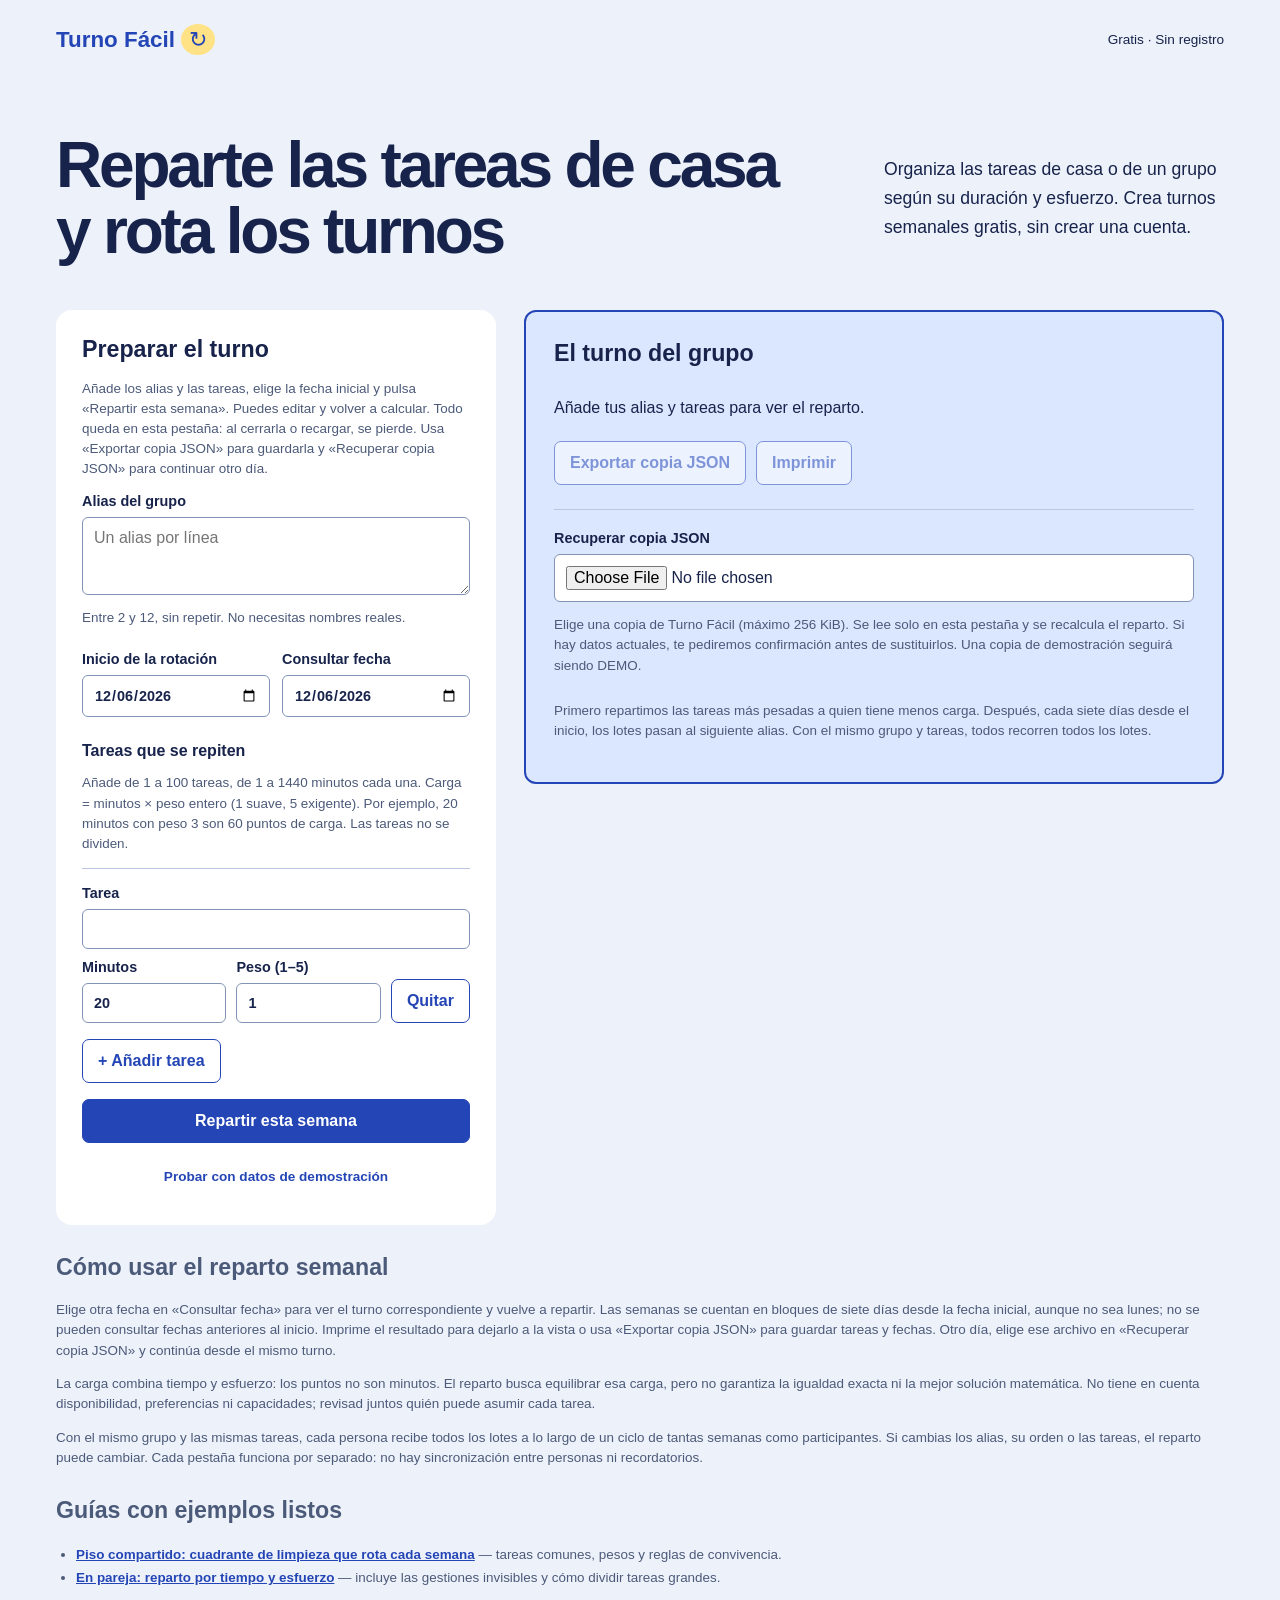
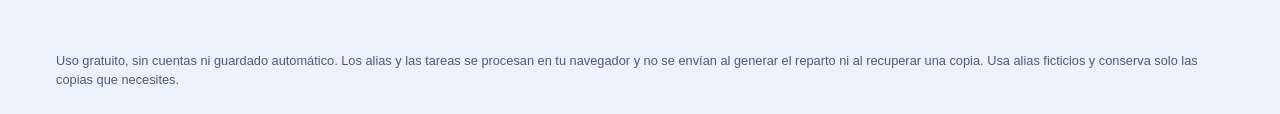
==== index.html @ e0a3d5a8 "Publicar build aprobado" ====
<!doctype html>
<html lang="es">
<head><meta charset="utf-8"><meta http-equiv="Content-Security-Policy" content="default-src &#x27;none&#x27;; script-src &#x27;self&#x27;; style-src &#x27;self&#x27;; img-src &#x27;self&#x27; data:; font-src &#x27;self&#x27;; connect-src &#x27;self&#x27;; manifest-src &#x27;self&#x27;; object-src &#x27;none&#x27;; base-uri &#x27;none&#x27;; form-action &#x27;none&#x27;; frame-src &#x27;none&#x27;; worker-src &#x27;none&#x27;"><meta name="referrer" content="no-referrer"><meta name="robots" content="index,follow"><link rel="canonical" href="https://paniset.github.io/turno-facil/"><meta name="google-site-verification" content="nQhboW-Vfh7M2FUKIkvdD7x9SeKPvvMLFFIi2Jo2eU8"><meta property="og:type" content="website"><meta name="twitter:card" content="summary"><meta property="og:title" content="Reparto de tareas domésticas y turnos semanales | Turno Fácil"><meta name="twitter:title" content="Reparto de tareas domésticas y turnos semanales | Turno Fácil"><meta property="og:description" content="Reparte tareas entre 2 y 12 personas por duración y esfuerzo, rota turnos y recupera tu plan desde JSON. Gratis, imprimible y sin registro."><meta name="twitter:description" content="Reparte tareas entre 2 y 12 personas por duración y esfuerzo, rota turnos y recupera tu plan desde JSON. Gratis, imprimible y sin registro."><meta property="og:url" content="https://paniset.github.io/turno-facil/"><title>Reparto de tareas domésticas y turnos semanales | Turno Fácil</title><meta name="description" content="Reparte tareas entre 2 y 12 personas por duración y esfuerzo, rota turnos y recupera tu plan desde JSON. Gratis, imprimible y sin registro."><meta name="viewport" content="width=device-width, initial-scale=1"><meta name="theme-color" content="#2445b5"><link rel="icon" href="data:,"><link rel="stylesheet" href="style.css">
<script type="application/ld+json">{"@context":"https://schema.org","@type":"WebApplication","name":"Turno Fácil","url":"https://paniset.github.io/turno-facil/","applicationCategory":"LifestyleApplication","operatingSystem":"Web","inLanguage":"es","isAccessibleForFree":true,"offers":{"@type":"Offer","price":"0","priceCurrency":"EUR"},"description":"Reparto semanal de tareas de casa entre 2 y 12 personas según duración y esfuerzo, con rotación de turnos, impresión y copia JSON. Sin cuenta."}</script></head>
<body>
<a class="skip-link" href="#planner">Ir al planificador</a>
<header><a href="index.html" class="brand">Turno Fácil <span aria-hidden="true">↻</span></a><span>Gratis · Sin registro</span></header>
<main>
<section class="intro"><h1>Reparte las tareas de casa y rota los turnos</h1><p>Organiza las tareas de casa o de un grupo según su duración y esfuerzo. Crea turnos semanales gratis, sin crear una cuenta.</p></section>
<div class="workspace">
<form id="planner" tabindex="-1" novalidate>
<h2>Preparar el turno</h2><p class="hint">Añade los alias y las tareas, elige la fecha inicial y pulsa «Repartir esta semana». Puedes editar y volver a calcular. Todo queda en esta pestaña: al cerrarla o recargar, se pierde. Usa «Exportar copia JSON» para guardarla y «Recuperar copia JSON» para continuar otro día.</p>
<label for="aliases">Alias del grupo</label><textarea id="aliases" rows="3" placeholder="Un alias por línea" aria-describedby="aliases-help"></textarea><p id="aliases-help" class="hint">Entre 2 y 12, sin repetir. No necesitas nombres reales.</p>
<div class="dates"><label>Inicio de la rotación<input id="start" type="date" required></label><label>Consultar fecha<input id="date" type="date" required></label></div>
<h3>Tareas que se repiten</h3><p class="hint">Añade de 1 a 100 tareas, de 1 a 1440 minutos cada una. Carga = minutos × peso entero (1 suave, 5 exigente). Por ejemplo, 20 minutos con peso 3 son 60 puntos de carga. Las tareas no se dividen.</p>
<div id="tasks"></div><button id="add" type="button" class="secondary">+ Añadir tarea</button>
<p id="error" role="alert"></p><button class="primary" type="submit">Repartir esta semana</button>
<button id="demo" type="button" class="text-button">Probar con datos de demostración</button>
</form>
<section class="board" aria-labelledby="board-title"><div class="board-head"><h2 id="board-title">El turno del grupo</h2><span id="demo-label" hidden>DEMO</span></div><p id="status" role="status">Añade tus alias y tareas para ver el reparto.</p><div id="results"></div><div class="actions"><button id="export" disabled>Exportar copia JSON</button><button id="print" disabled>Imprimir</button></div>
<div class="backup"><label for="import-file">Recuperar copia JSON</label><input id="import-file" type="file" accept=".json,application/json" aria-describedby="import-help"><p id="import-help" class="hint">Elige una copia de Turno Fácil (máximo 256 KiB). Se lee solo en esta pestaña y se recalcula el reparto. Si hay datos actuales, te pediremos confirmación antes de sustituirlos. Una copia de demostración seguirá siendo DEMO.</p><p id="import-status" role="status"></p><p id="import-error" role="alert"></p></div>
<p class="method">Primero repartimos las tareas más pesadas a quien tiene menos carga. Después, cada siete días desde el inicio, los lotes pasan al siguiente alias. Con el mismo grupo y tareas, todos recorren todos los lotes.</p></section>
</div><section class="method" aria-labelledby="usage-title"><h2 id="usage-title">Cómo usar el reparto semanal</h2><p>Elige otra fecha en «Consultar fecha» para ver el turno correspondiente y vuelve a repartir. Las semanas se cuentan en bloques de siete días desde la fecha inicial, aunque no sea lunes; no se pueden consultar fechas anteriores al inicio. Imprime el resultado para dejarlo a la vista o usa «Exportar copia JSON» para guardar tareas y fechas. Otro día, elige ese archivo en «Recuperar copia JSON» y continúa desde el mismo turno.</p><p>La carga combina tiempo y esfuerzo: los puntos no son minutos. El reparto busca equilibrar esa carga, pero no garantiza la igualdad exacta ni la mejor solución matemática. No tiene en cuenta disponibilidad, preferencias ni capacidades; revisad juntos quién puede asumir cada tarea.</p><p>Con el mismo grupo y las mismas tareas, cada persona recibe todos los lotes a lo largo de un ciclo de tantas semanas como participantes. Si cambias los alias, su orden o las tareas, el reparto puede cambiar. Cada pestaña funciona por separado: no hay sincronización entre personas ni recordatorios.</p></section><section class="method guias" aria-labelledby="guias-title"><h2 id="guias-title">Guías con ejemplos listos</h2><ul><li><a href="reparto-tareas-piso-compartido">Piso compartido: cuadrante de limpieza que rota cada semana</a> — tareas comunes, pesos y reglas de convivencia.</li><li><a href="reparto-tareas-pareja">En pareja: reparto por tiempo y esfuerzo</a> — incluye las gestiones invisibles y cómo dividir tareas grandes.</li></ul></section></main><footer>Uso gratuito, sin cuentas ni guardado automático. Los alias y las tareas se procesan en tu navegador y no se envían al generar el reparto ni al recuperar una copia. Usa alias ficticios y conserva solo las copias que necesites.</footer>
<script type="module" src="app.mjs"></script></body></html>
---- style.css ----
:root{font-family:'Trebuchet MS',Verdana,sans-serif;color:#17234b;background:#edf2fa;font-synthesis:none;--blue:#2445b5;--line:#b9c7e3}*{box-sizing:border-box}body{margin:0}header,main,footer{max-width:1240px;margin:auto;padding:24px 36px}header{display:flex;justify-content:space-between;align-items:center;gap:20px;font-size:.85rem}.brand{font-size:1.4rem;font-weight:bold;text-decoration:none;color:var(--blue)}.brand span{display:inline-block;background:#ffe285;border-radius:50%;padding:2px 8px}.intro{display:flex;gap:70px;align-items:center;padding:30px 0 45px}h1{font-size:clamp(2.3rem,5vw,4.2rem);line-height:1.03;letter-spacing:-.05em;margin:0;flex:1}.intro p{max-width:340px;line-height:1.65;font-size:1.1rem}h2{font-size:1.45rem;margin:0 0 16px}h3{margin:25px 0 8px;font-size:1rem}.workspace{display:grid;grid-template-columns:minmax(300px,440px) minmax(0,1fr);gap:28px}form{background:white;padding:26px;border-radius:16px}label{display:block;font-weight:bold;font-size:.9rem}input,textarea{display:block;width:100%;margin-top:8px;padding:11px;border:1px solid #8293b5;border-radius:6px;font:inherit;color:inherit;background:white}textarea{resize:vertical}.hint,.method{font-size:.84rem;line-height:1.5;color:#4c5a79}.dates{display:grid;grid-template-columns:1fr 1fr;gap:12px;margin-top:22px}.task{border-top:1px solid var(--line);padding:16px 0;display:grid;grid-template-columns:1fr 1fr auto;gap:10px}.task .task-name{grid-column:1/-1}.task button{align-self:end}.board{background:#dbe6ff;border:2px solid var(--blue);border-radius:12px;padding:28px;align-self:start;min-height:440px}.board-head{display:flex;justify-content:space-between;gap:12px}.board-head span{background:#ffe285;padding:5px;height:fit-content;font-weight:bold}.person{background:white;margin:14px 0;border-radius:5px;padding:18px;border-left:7px solid var(--blue)}.person h3{margin:0 0 8px;overflow-wrap:anywhere}.person p{font-size:.9rem;margin:6px 0}.person ul{padding-left:20px;line-height:1.6;overflow-wrap:anywhere}.meter{height:8px;background:#e5ebf6;border-radius:8px;overflow:hidden}.meter span{display:block;height:100%;background:var(--blue)}button{cursor:pointer;font:inherit;font-weight:bold;border:1px solid var(--blue);border-radius:7px;padding:11px 15px;background:white;color:var(--blue)}button:hover{background:#eef2ff}button:disabled{opacity:.5;cursor:default}.primary{background:var(--blue);color:white;width:100%}.primary:hover{background:#18348f}.text-button{border:0;font-size:.85rem;width:100%;margin-top:12px}.actions{display:flex;flex-wrap:wrap;gap:10px;margin-top:24px}.method{margin-top:25px}#error{color:#a51d32;line-height:1.4}footer{font-size:.8rem;color:#4c5a79;line-height:1.5}:focus-visible{outline:3px solid #996300;outline-offset:3px}[hidden]{display:none!important}@media(max-width:760px){header,main,footer{padding:20px}.intro{display:block;padding:20px 0}.intro p{max-width:100%}.workspace{grid-template-columns:1fr}form,.board{padding:20px}header>span{max-width:110px;text-align:right}.dates{grid-template-columns:1fr}.task{grid-template-columns:1fr 1fr}.task button{grid-column:1/-1}}@media print{body{background:white}header,form,.intro,footer,.actions,.method{display:none!important}main{padding:0}.workspace{display:block}.board{border:0;background:white;padding:0}.person{break-inside:avoid;border:1px solid #555}.meter{display:none}}
button{min-height:44px;min-width:44px}
.skip-link{position:absolute;left:-9999px;top:12px;z-index:1;padding:12px;background:white;color:var(--blue)}.skip-link:focus{left:12px}
.backup{border-top:1px solid var(--line);margin-top:24px;padding-top:20px}.backup input{min-width:0}#import-status{font-size:.9rem;line-height:1.5}#import-error{color:#a51d32;line-height:1.4}
@media print{.skip-link,.backup{display:none!important}}
.guias ul,.relacionadas ul{padding-left:20px;line-height:1.7}.guias a,.relacionadas a,.migas a{color:var(--blue);font-weight:bold}
.guia article{max-width:820px;line-height:1.65;font-size:1.02rem}.guia h1{font-size:clamp(2rem,4.5vw,3.2rem);margin:10px 0 18px}.guia h2{margin-top:38px}.guia h3{font-size:1.05rem}.migas{font-size:.85rem;color:#4c5a79}.entradilla{font-size:1.15rem}.lista{padding-left:20px}.lista li{margin:8px 0}
.cta{display:flex;flex-wrap:wrap;align-items:center;gap:12px;margin:22px 0}.cta span{font-size:.85rem;color:#4c5a79}.boton{display:inline-block;background:var(--blue);color:white;font-weight:bold;text-decoration:none;border-radius:7px;padding:12px 18px;min-height:44px}.boton:hover{background:#18348f}
.tabla-scroll{overflow-x:auto;margin:16px 0;background:white;border-radius:10px}.tabla-scroll table{border-collapse:collapse;width:100%;font-size:.92rem}.tabla-scroll caption{text-align:left;font-weight:bold;padding:12px 14px}.tabla-scroll th,.tabla-scroll td{border-top:1px solid var(--line);padding:9px 12px;text-align:left;vertical-align:top}.cuadrante:has(thead th:nth-child(4)){min-width:560px}.cuadrante ul{margin:0;padding-left:16px}.cuadrante .carga{display:block;margin-top:6px;font-size:.8rem;color:#4c5a79}
.relacionadas{border-top:1px solid var(--line);margin-top:40px;padding-top:10px}
@media print{.guia header,.guia footer,.cta,.migas,.relacionadas,.skip-link{display:none!important}.guia .tabla-scroll{overflow:visible}.tabla-scroll .cuadrante:has(thead th){min-width:0}}
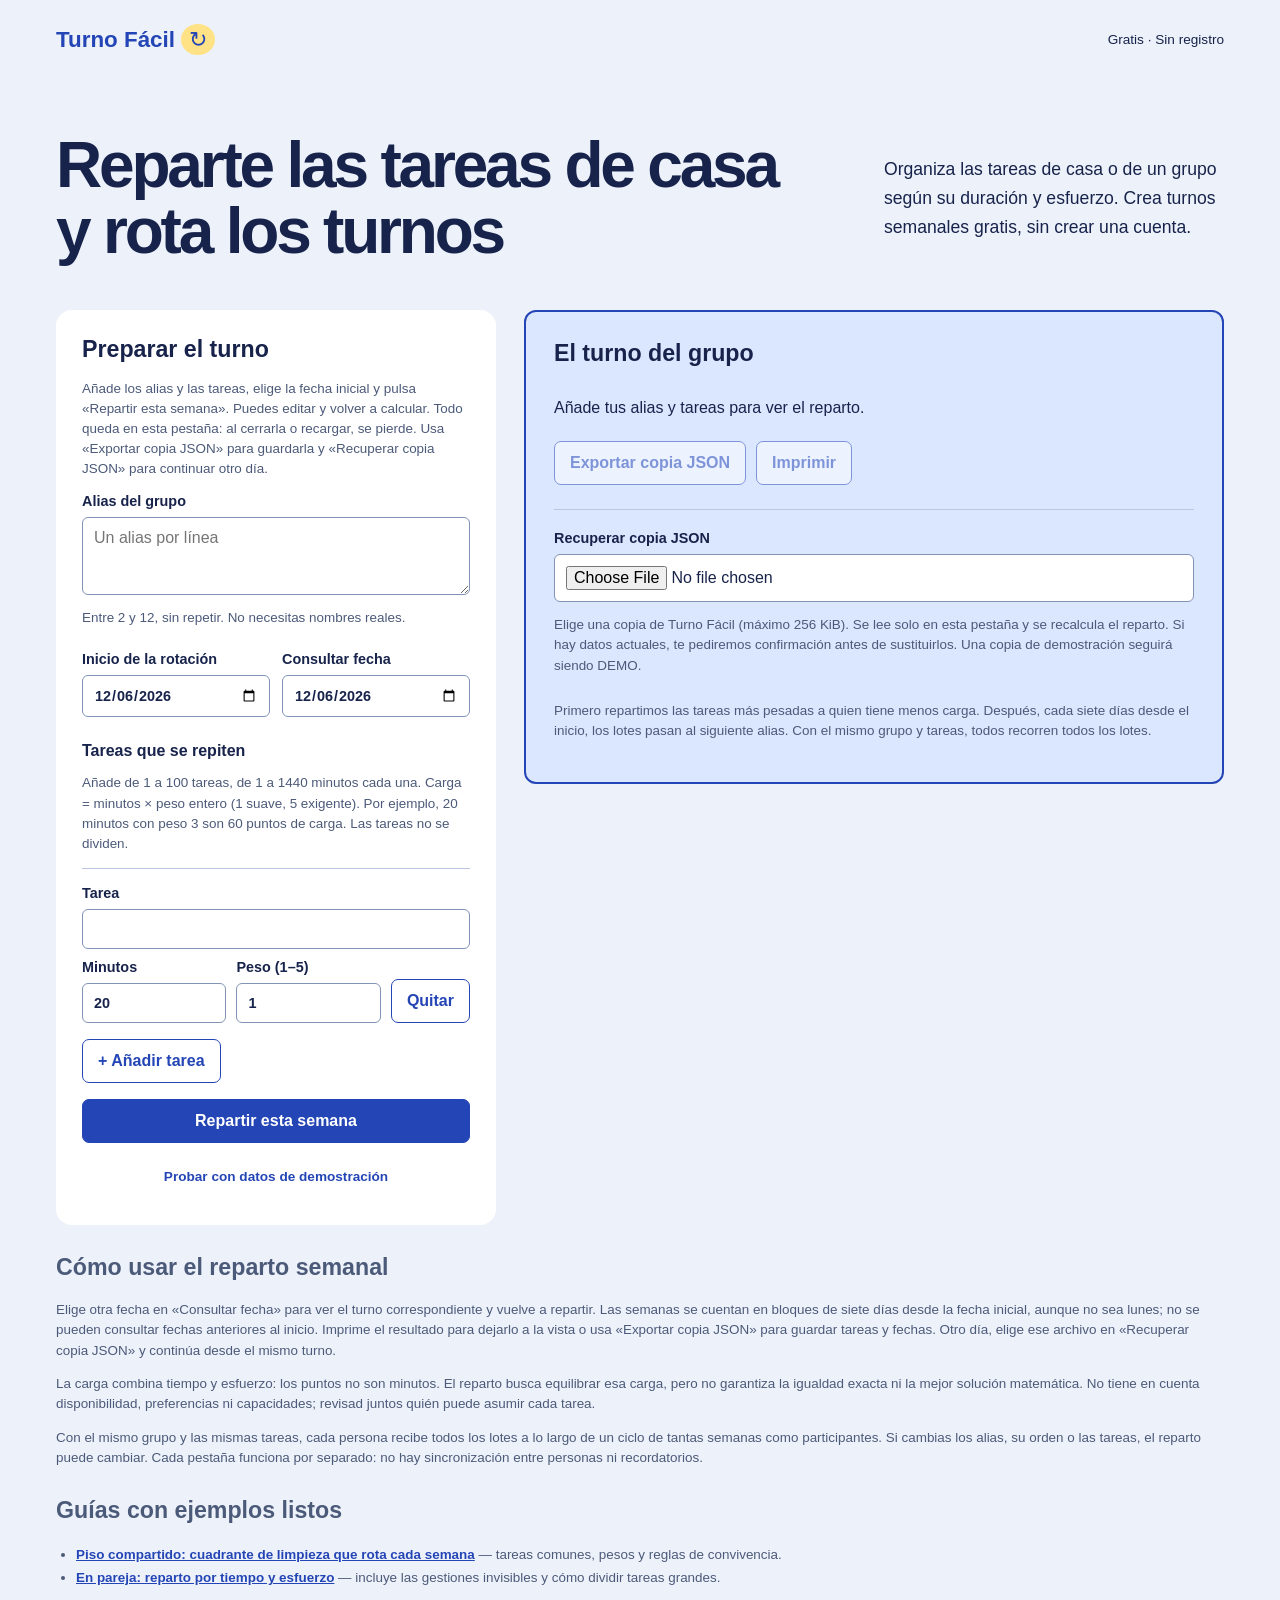
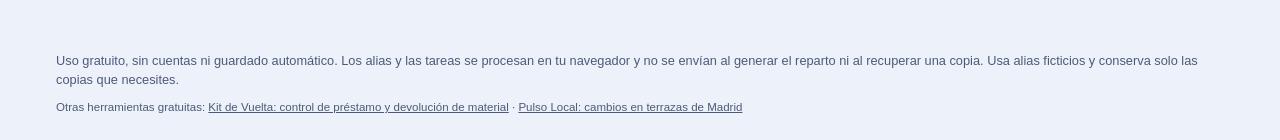
==== commit f300e3f0: "SEO: enlaces cruzados y datos estructurados" ====
--- a/index.html
+++ b/index.html
@@ -1,24 +1,24 @@
-<!doctype html>
-<html lang="es">
-<head><meta charset="utf-8"><meta http-equiv="Content-Security-Policy" content="default-src &#x27;none&#x27;; script-src &#x27;self&#x27;; style-src &#x27;self&#x27;; img-src &#x27;self&#x27; data:; font-src &#x27;self&#x27;; connect-src &#x27;self&#x27;; manifest-src &#x27;self&#x27;; object-src &#x27;none&#x27;; base-uri &#x27;none&#x27;; form-action &#x27;none&#x27;; frame-src &#x27;none&#x27;; worker-src &#x27;none&#x27;"><meta name="referrer" content="no-referrer"><meta name="robots" content="index,follow"><link rel="canonical" href="https://paniset.github.io/turno-facil/"><meta name="google-site-verification" content="nQhboW-Vfh7M2FUKIkvdD7x9SeKPvvMLFFIi2Jo2eU8"><meta property="og:type" content="website"><meta name="twitter:card" content="summary"><meta property="og:title" content="Reparto de tareas domésticas y turnos semanales | Turno Fácil"><meta name="twitter:title" content="Reparto de tareas domésticas y turnos semanales | Turno Fácil"><meta property="og:description" content="Reparte tareas entre 2 y 12 personas por duración y esfuerzo, rota turnos y recupera tu plan desde JSON. Gratis, imprimible y sin registro."><meta name="twitter:description" content="Reparte tareas entre 2 y 12 personas por duración y esfuerzo, rota turnos y recupera tu plan desde JSON. Gratis, imprimible y sin registro."><meta property="og:url" content="https://paniset.github.io/turno-facil/"><title>Reparto de tareas domésticas y turnos semanales | Turno Fácil</title><meta name="description" content="Reparte tareas entre 2 y 12 personas por duración y esfuerzo, rota turnos y recupera tu plan desde JSON. Gratis, imprimible y sin registro."><meta name="viewport" content="width=device-width, initial-scale=1"><meta name="theme-color" content="#2445b5"><link rel="icon" href="data:,"><link rel="stylesheet" href="style.css">
-<script type="application/ld+json">{"@context":"https://schema.org","@type":"WebApplication","name":"Turno Fácil","url":"https://paniset.github.io/turno-facil/","applicationCategory":"LifestyleApplication","operatingSystem":"Web","inLanguage":"es","isAccessibleForFree":true,"offers":{"@type":"Offer","price":"0","priceCurrency":"EUR"},"description":"Reparto semanal de tareas de casa entre 2 y 12 personas según duración y esfuerzo, con rotación de turnos, impresión y copia JSON. Sin cuenta."}</script></head>
-<body>
-<a class="skip-link" href="#planner">Ir al planificador</a>
-<header><a href="index.html" class="brand">Turno Fácil <span aria-hidden="true">↻</span></a><span>Gratis · Sin registro</span></header>
-<main>
-<section class="intro"><h1>Reparte las tareas de casa y rota los turnos</h1><p>Organiza las tareas de casa o de un grupo según su duración y esfuerzo. Crea turnos semanales gratis, sin crear una cuenta.</p></section>
-<div class="workspace">
-<form id="planner" tabindex="-1" novalidate>
-<h2>Preparar el turno</h2><p class="hint">Añade los alias y las tareas, elige la fecha inicial y pulsa «Repartir esta semana». Puedes editar y volver a calcular. Todo queda en esta pestaña: al cerrarla o recargar, se pierde. Usa «Exportar copia JSON» para guardarla y «Recuperar copia JSON» para continuar otro día.</p>
-<label for="aliases">Alias del grupo</label><textarea id="aliases" rows="3" placeholder="Un alias por línea" aria-describedby="aliases-help"></textarea><p id="aliases-help" class="hint">Entre 2 y 12, sin repetir. No necesitas nombres reales.</p>
-<div class="dates"><label>Inicio de la rotación<input id="start" type="date" required></label><label>Consultar fecha<input id="date" type="date" required></label></div>
-<h3>Tareas que se repiten</h3><p class="hint">Añade de 1 a 100 tareas, de 1 a 1440 minutos cada una. Carga = minutos × peso entero (1 suave, 5 exigente). Por ejemplo, 20 minutos con peso 3 son 60 puntos de carga. Las tareas no se dividen.</p>
-<div id="tasks"></div><button id="add" type="button" class="secondary">+ Añadir tarea</button>
-<p id="error" role="alert"></p><button class="primary" type="submit">Repartir esta semana</button>
-<button id="demo" type="button" class="text-button">Probar con datos de demostración</button>
-</form>
-<section class="board" aria-labelledby="board-title"><div class="board-head"><h2 id="board-title">El turno del grupo</h2><span id="demo-label" hidden>DEMO</span></div><p id="status" role="status">Añade tus alias y tareas para ver el reparto.</p><div id="results"></div><div class="actions"><button id="export" disabled>Exportar copia JSON</button><button id="print" disabled>Imprimir</button></div>
-<div class="backup"><label for="import-file">Recuperar copia JSON</label><input id="import-file" type="file" accept=".json,application/json" aria-describedby="import-help"><p id="import-help" class="hint">Elige una copia de Turno Fácil (máximo 256 KiB). Se lee solo en esta pestaña y se recalcula el reparto. Si hay datos actuales, te pediremos confirmación antes de sustituirlos. Una copia de demostración seguirá siendo DEMO.</p><p id="import-status" role="status"></p><p id="import-error" role="alert"></p></div>
-<p class="method">Primero repartimos las tareas más pesadas a quien tiene menos carga. Después, cada siete días desde el inicio, los lotes pasan al siguiente alias. Con el mismo grupo y tareas, todos recorren todos los lotes.</p></section>
-</div><section class="method" aria-labelledby="usage-title"><h2 id="usage-title">Cómo usar el reparto semanal</h2><p>Elige otra fecha en «Consultar fecha» para ver el turno correspondiente y vuelve a repartir. Las semanas se cuentan en bloques de siete días desde la fecha inicial, aunque no sea lunes; no se pueden consultar fechas anteriores al inicio. Imprime el resultado para dejarlo a la vista o usa «Exportar copia JSON» para guardar tareas y fechas. Otro día, elige ese archivo en «Recuperar copia JSON» y continúa desde el mismo turno.</p><p>La carga combina tiempo y esfuerzo: los puntos no son minutos. El reparto busca equilibrar esa carga, pero no garantiza la igualdad exacta ni la mejor solución matemática. No tiene en cuenta disponibilidad, preferencias ni capacidades; revisad juntos quién puede asumir cada tarea.</p><p>Con el mismo grupo y las mismas tareas, cada persona recibe todos los lotes a lo largo de un ciclo de tantas semanas como participantes. Si cambias los alias, su orden o las tareas, el reparto puede cambiar. Cada pestaña funciona por separado: no hay sincronización entre personas ni recordatorios.</p></section><section class="method guias" aria-labelledby="guias-title"><h2 id="guias-title">Guías con ejemplos listos</h2><ul><li><a href="reparto-tareas-piso-compartido">Piso compartido: cuadrante de limpieza que rota cada semana</a> — tareas comunes, pesos y reglas de convivencia.</li><li><a href="reparto-tareas-pareja">En pareja: reparto por tiempo y esfuerzo</a> — incluye las gestiones invisibles y cómo dividir tareas grandes.</li></ul></section></main><footer>Uso gratuito, sin cuentas ni guardado automático. Los alias y las tareas se procesan en tu navegador y no se envían al generar el reparto ni al recuperar una copia. Usa alias ficticios y conserva solo las copias que necesites.</footer>
-<script type="module" src="app.mjs"></script></body></html>
+<!doctype html>
+<html lang="es">
+<head><meta charset="utf-8"><meta http-equiv="Content-Security-Policy" content="default-src &#x27;none&#x27;; script-src &#x27;self&#x27;; style-src &#x27;self&#x27;; img-src &#x27;self&#x27; data:; font-src &#x27;self&#x27;; connect-src &#x27;self&#x27;; manifest-src &#x27;self&#x27;; object-src &#x27;none&#x27;; base-uri &#x27;none&#x27;; form-action &#x27;none&#x27;; frame-src &#x27;none&#x27;; worker-src &#x27;none&#x27;"><meta name="referrer" content="no-referrer"><meta name="robots" content="index,follow"><link rel="canonical" href="https://paniset.github.io/turno-facil/"><meta name="google-site-verification" content="yU-MmDAEv0MF0oqv6WEPJR-Wn4J0yyzl8J-dgcel0is"><meta property="og:type" content="website"><meta name="twitter:card" content="summary"><meta property="og:title" content="Reparto de tareas domésticas y turnos semanales | Turno Fácil"><meta name="twitter:title" content="Reparto de tareas domésticas y turnos semanales | Turno Fácil"><meta property="og:description" content="Reparte tareas entre 2 y 12 personas por duración y esfuerzo, rota turnos y recupera tu plan desde JSON. Gratis, imprimible y sin registro."><meta name="twitter:description" content="Reparte tareas entre 2 y 12 personas por duración y esfuerzo, rota turnos y recupera tu plan desde JSON. Gratis, imprimible y sin registro."><meta property="og:url" content="https://paniset.github.io/turno-facil/"><title>Reparto de tareas domésticas y turnos semanales | Turno Fácil</title><meta name="description" content="Reparte tareas entre 2 y 12 personas por duración y esfuerzo, rota turnos y recupera tu plan desde JSON. Gratis, imprimible y sin registro."><meta name="viewport" content="width=device-width, initial-scale=1"><meta name="theme-color" content="#2445b5"><link rel="icon" href="data:,"><link rel="stylesheet" href="style.css">
+<script type="application/ld+json">{"@context":"https://schema.org","@type":"WebApplication","name":"Turno Fácil","url":"https://paniset.github.io/turno-facil/","applicationCategory":"LifestyleApplication","operatingSystem":"Web","inLanguage":"es","isAccessibleForFree":true,"offers":{"@type":"Offer","price":"0","priceCurrency":"EUR"},"description":"Reparto semanal de tareas de casa entre 2 y 12 personas según duración y esfuerzo, con rotación de turnos, impresión y copia JSON. Sin cuenta."}</script></head>
+<body>
+<a class="skip-link" href="#planner">Ir al planificador</a>
+<header><a href="index.html" class="brand">Turno Fácil <span aria-hidden="true">↻</span></a><span>Gratis · Sin registro</span></header>
+<main>
+<section class="intro"><h1>Reparte las tareas de casa y rota los turnos</h1><p>Organiza las tareas de casa o de un grupo según su duración y esfuerzo. Crea turnos semanales gratis, sin crear una cuenta.</p></section>
+<div class="workspace">
+<form id="planner" tabindex="-1" novalidate>
+<h2>Preparar el turno</h2><p class="hint">Añade los alias y las tareas, elige la fecha inicial y pulsa «Repartir esta semana». Puedes editar y volver a calcular. Todo queda en esta pestaña: al cerrarla o recargar, se pierde. Usa «Exportar copia JSON» para guardarla y «Recuperar copia JSON» para continuar otro día.</p>
+<label for="aliases">Alias del grupo</label><textarea id="aliases" rows="3" placeholder="Un alias por línea" aria-describedby="aliases-help"></textarea><p id="aliases-help" class="hint">Entre 2 y 12, sin repetir. No necesitas nombres reales.</p>
+<div class="dates"><label>Inicio de la rotación<input id="start" type="date" required></label><label>Consultar fecha<input id="date" type="date" required></label></div>
+<h3>Tareas que se repiten</h3><p class="hint">Añade de 1 a 100 tareas, de 1 a 1440 minutos cada una. Carga = minutos × peso entero (1 suave, 5 exigente). Por ejemplo, 20 minutos con peso 3 son 60 puntos de carga. Las tareas no se dividen.</p>
+<div id="tasks"></div><button id="add" type="button" class="secondary">+ Añadir tarea</button>
+<p id="error" role="alert"></p><button class="primary" type="submit">Repartir esta semana</button>
+<button id="demo" type="button" class="text-button">Probar con datos de demostración</button>
+</form>
+<section class="board" aria-labelledby="board-title"><div class="board-head"><h2 id="board-title">El turno del grupo</h2><span id="demo-label" hidden>DEMO</span></div><p id="status" role="status">Añade tus alias y tareas para ver el reparto.</p><div id="results"></div><div class="actions"><button id="export" disabled>Exportar copia JSON</button><button id="print" disabled>Imprimir</button></div>
+<div class="backup"><label for="import-file">Recuperar copia JSON</label><input id="import-file" type="file" accept=".json,application/json" aria-describedby="import-help"><p id="import-help" class="hint">Elige una copia de Turno Fácil (máximo 256 KiB). Se lee solo en esta pestaña y se recalcula el reparto. Si hay datos actuales, te pediremos confirmación antes de sustituirlos. Una copia de demostración seguirá siendo DEMO.</p><p id="import-status" role="status"></p><p id="import-error" role="alert"></p></div>
+<p class="method">Primero repartimos las tareas más pesadas a quien tiene menos carga. Después, cada siete días desde el inicio, los lotes pasan al siguiente alias. Con el mismo grupo y tareas, todos recorren todos los lotes.</p></section>
+</div><section class="method" aria-labelledby="usage-title"><h2 id="usage-title">Cómo usar el reparto semanal</h2><p>Elige otra fecha en «Consultar fecha» para ver el turno correspondiente y vuelve a repartir. Las semanas se cuentan en bloques de siete días desde la fecha inicial, aunque no sea lunes; no se pueden consultar fechas anteriores al inicio. Imprime el resultado para dejarlo a la vista o usa «Exportar copia JSON» para guardar tareas y fechas. Otro día, elige ese archivo en «Recuperar copia JSON» y continúa desde el mismo turno.</p><p>La carga combina tiempo y esfuerzo: los puntos no son minutos. El reparto busca equilibrar esa carga, pero no garantiza la igualdad exacta ni la mejor solución matemática. No tiene en cuenta disponibilidad, preferencias ni capacidades; revisad juntos quién puede asumir cada tarea.</p><p>Con el mismo grupo y las mismas tareas, cada persona recibe todos los lotes a lo largo de un ciclo de tantas semanas como participantes. Si cambias los alias, su orden o las tareas, el reparto puede cambiar. Cada pestaña funciona por separado: no hay sincronización entre personas ni recordatorios.</p></section><section class="method guias" aria-labelledby="guias-title"><h2 id="guias-title">Guías con ejemplos listos</h2><ul><li><a href="reparto-tareas-piso-compartido">Piso compartido: cuadrante de limpieza que rota cada semana</a> — tareas comunes, pesos y reglas de convivencia.</li><li><a href="reparto-tareas-pareja">En pareja: reparto por tiempo y esfuerzo</a> — incluye las gestiones invisibles y cómo dividir tareas grandes.</li></ul></section></main><footer>Uso gratuito, sin cuentas ni guardado automático. Los alias y las tareas se procesan en tu navegador y no se envían al generar el reparto ni al recuperar una copia. Usa alias ficticios y conserva solo las copias que necesites.<nav class="otras" aria-label="Otras herramientas gratuitas">Otras herramientas gratuitas: <a href="https://paniset.github.io/kit-de-vuelta/">Kit de Vuelta: control de préstamo y devolución de material</a> · <a href="https://paniset.github.io/pulso-local-madrid/">Pulso Local: cambios en terrazas de Madrid</a></nav></footer>
+<script type="module" src="app.mjs"></script></body></html>
--- a/style.css
+++ b/style.css
@@ -9,3 +9,5 @@
 .tabla-scroll{overflow-x:auto;margin:16px 0;background:white;border-radius:10px}.tabla-scroll table{border-collapse:collapse;width:100%;font-size:.92rem}.tabla-scroll caption{text-align:left;font-weight:bold;padding:12px 14px}.tabla-scroll th,.tabla-scroll td{border-top:1px solid var(--line);padding:9px 12px;text-align:left;vertical-align:top}.cuadrante:has(thead th:nth-child(4)){min-width:560px}.cuadrante ul{margin:0;padding-left:16px}.cuadrante .carga{display:block;margin-top:6px;font-size:.8rem;color:#4c5a79}
 .relacionadas{border-top:1px solid var(--line);margin-top:40px;padding-top:10px}
 @media print{.guia header,.guia footer,.cta,.migas,.relacionadas,.skip-link{display:none!important}.guia .tabla-scroll{overflow:visible}.tabla-scroll .cuadrante:has(thead th){min-width:0}}
+.otras{display:block;flex-basis:100%;margin-top:.6rem;font-size:.9em}
+.otras a{color:inherit}
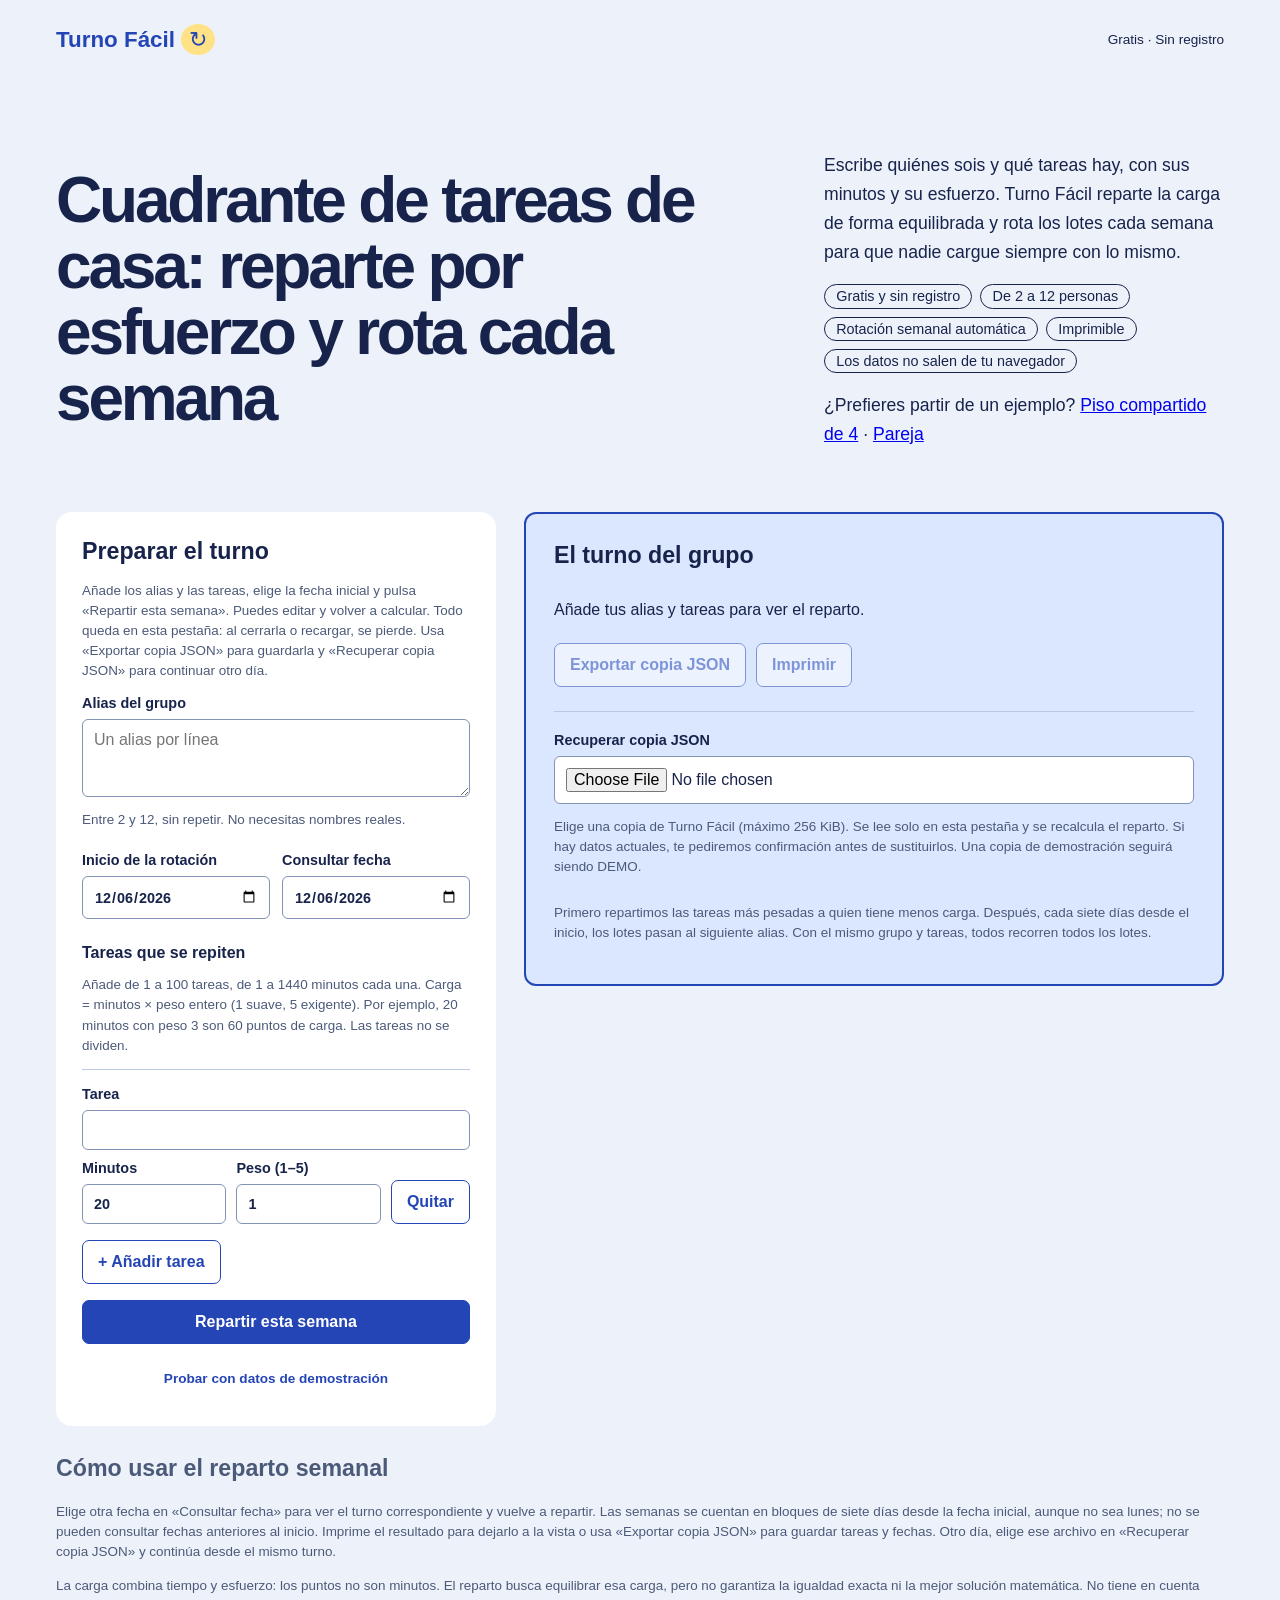
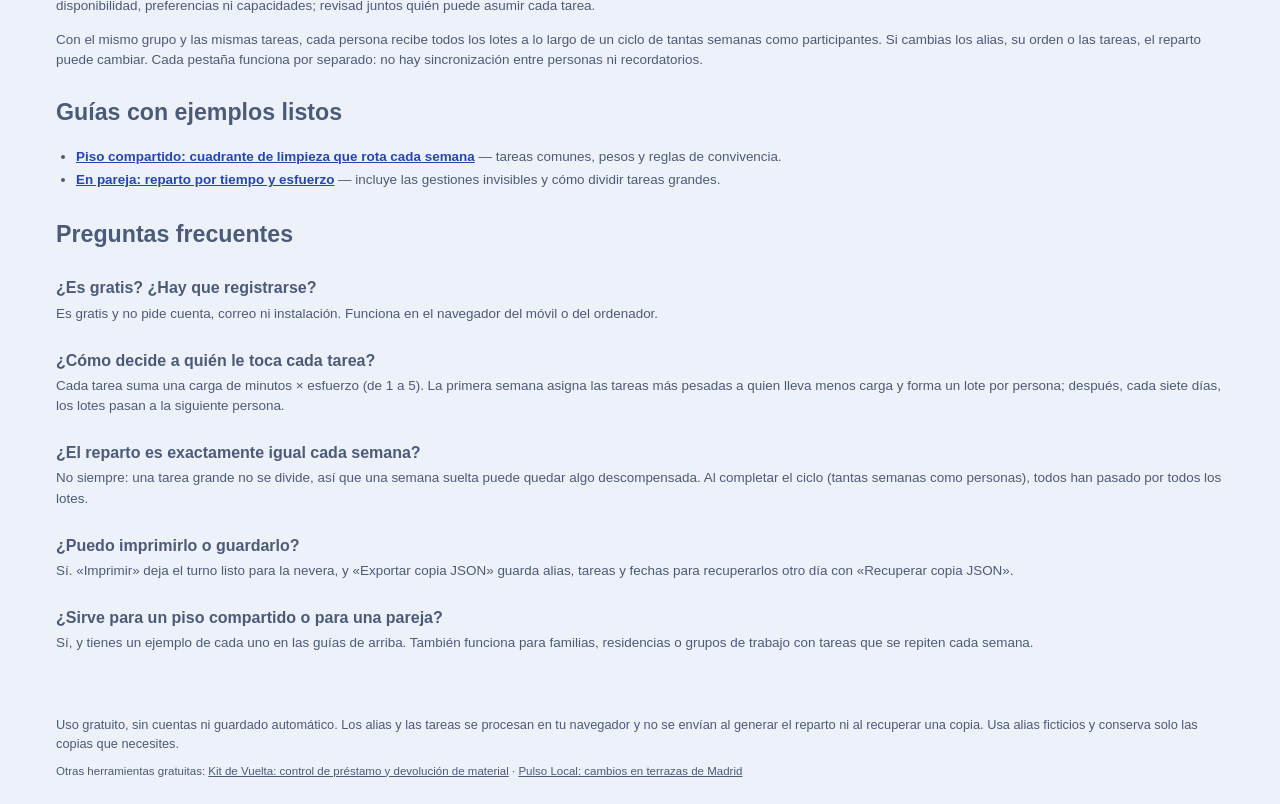
==== commit 1dbf35c4: "Mejoras SEO y de uso" ====
--- a/index.html
+++ b/index.html
@@ -1,12 +1,12 @@
 <!doctype html>
 <html lang="es">
-<head><meta charset="utf-8"><meta http-equiv="Content-Security-Policy" content="default-src &#x27;none&#x27;; script-src &#x27;self&#x27;; style-src &#x27;self&#x27;; img-src &#x27;self&#x27; data:; font-src &#x27;self&#x27;; connect-src &#x27;self&#x27;; manifest-src &#x27;self&#x27;; object-src &#x27;none&#x27;; base-uri &#x27;none&#x27;; form-action &#x27;none&#x27;; frame-src &#x27;none&#x27;; worker-src &#x27;none&#x27;"><meta name="referrer" content="no-referrer"><meta name="robots" content="index,follow"><link rel="canonical" href="https://paniset.github.io/turno-facil/"><meta name="google-site-verification" content="yU-MmDAEv0MF0oqv6WEPJR-Wn4J0yyzl8J-dgcel0is"><meta property="og:type" content="website"><meta name="twitter:card" content="summary"><meta property="og:title" content="Reparto de tareas domésticas y turnos semanales | Turno Fácil"><meta name="twitter:title" content="Reparto de tareas domésticas y turnos semanales | Turno Fácil"><meta property="og:description" content="Reparte tareas entre 2 y 12 personas por duración y esfuerzo, rota turnos y recupera tu plan desde JSON. Gratis, imprimible y sin registro."><meta name="twitter:description" content="Reparte tareas entre 2 y 12 personas por duración y esfuerzo, rota turnos y recupera tu plan desde JSON. Gratis, imprimible y sin registro."><meta property="og:url" content="https://paniset.github.io/turno-facil/"><title>Reparto de tareas domésticas y turnos semanales | Turno Fácil</title><meta name="description" content="Reparte tareas entre 2 y 12 personas por duración y esfuerzo, rota turnos y recupera tu plan desde JSON. Gratis, imprimible y sin registro."><meta name="viewport" content="width=device-width, initial-scale=1"><meta name="theme-color" content="#2445b5"><link rel="icon" href="data:,"><link rel="stylesheet" href="style.css">
+<head><meta charset="utf-8"><meta http-equiv="Content-Security-Policy" content="default-src &#x27;none&#x27;; script-src &#x27;self&#x27;; style-src &#x27;self&#x27;; img-src &#x27;self&#x27; data:; font-src &#x27;self&#x27;; connect-src &#x27;self&#x27;; manifest-src &#x27;self&#x27;; object-src &#x27;none&#x27;; base-uri &#x27;none&#x27;; form-action &#x27;none&#x27;; frame-src &#x27;none&#x27;; worker-src &#x27;none&#x27;"><meta name="referrer" content="no-referrer"><meta name="robots" content="index,follow"><link rel="canonical" href="https://paniset.github.io/turno-facil/"><meta name="google-site-verification" content="yU-MmDAEv0MF0oqv6WEPJR-Wn4J0yyzl8J-dgcel0is"><meta property="og:type" content="website"><meta name="twitter:card" content="summary"><meta property="og:title" content="Cuadrante de tareas de casa rotativo, gratis e imprimible | Turno Fácil"><meta name="twitter:title" content="Cuadrante de tareas de casa rotativo, gratis e imprimible | Turno Fácil"><meta property="og:description" content="Crea gratis un cuadrante de tareas de casa para 2 a 12 personas: reparte por tiempo y esfuerzo, rota cada semana e imprímelo. Sin registro ni app; tus datos no salen del navegador."><meta name="twitter:description" content="Crea gratis un cuadrante de tareas de casa para 2 a 12 personas: reparte por tiempo y esfuerzo, rota cada semana e imprímelo. Sin registro ni app; tus datos no salen del navegador."><meta property="og:url" content="https://paniset.github.io/turno-facil/"><title>Cuadrante de tareas de casa rotativo, gratis e imprimible | Turno Fácil</title><meta name="description" content="Crea gratis un cuadrante de tareas de casa para 2 a 12 personas: reparte por tiempo y esfuerzo, rota cada semana e imprímelo. Sin registro ni app; tus datos no salen del navegador."><meta name="viewport" content="width=device-width, initial-scale=1"><meta name="theme-color" content="#2445b5"><link rel="icon" href="data:,"><link rel="stylesheet" href="style.css">
 <script type="application/ld+json">{"@context":"https://schema.org","@type":"WebApplication","name":"Turno Fácil","url":"https://paniset.github.io/turno-facil/","applicationCategory":"LifestyleApplication","operatingSystem":"Web","inLanguage":"es","isAccessibleForFree":true,"offers":{"@type":"Offer","price":"0","priceCurrency":"EUR"},"description":"Reparto semanal de tareas de casa entre 2 y 12 personas según duración y esfuerzo, con rotación de turnos, impresión y copia JSON. Sin cuenta."}</script></head>
 <body>
 <a class="skip-link" href="#planner">Ir al planificador</a>
-<header><a href="index.html" class="brand">Turno Fácil <span aria-hidden="true">↻</span></a><span>Gratis · Sin registro</span></header>
+<header><a href="./" class="brand">Turno Fácil <span aria-hidden="true">↻</span></a><span>Gratis · Sin registro</span></header>
 <main>
-<section class="intro"><h1>Reparte las tareas de casa y rota los turnos</h1><p>Organiza las tareas de casa o de un grupo según su duración y esfuerzo. Crea turnos semanales gratis, sin crear una cuenta.</p></section>
+<section class="intro"><h1>Cuadrante de tareas de casa: reparte por esfuerzo y rota cada semana</h1><div class="intro-texto"><p>Escribe quiénes sois y qué tareas hay, con sus minutos y su esfuerzo. Turno Fácil reparte la carga de forma equilibrada y rota los lotes cada semana para que nadie cargue siempre con lo mismo.</p><ul class="ventajas"><li>Gratis y sin registro</li><li>De 2 a 12 personas</li><li>Rotación semanal automática</li><li>Imprimible</li><li>Los datos no salen de tu navegador</li></ul><p class="atajos">¿Prefieres partir de un ejemplo? <a href="./?ejemplo=piso-compartido">Piso compartido de 4</a> · <a href="./?ejemplo=pareja">Pareja</a></p></div></section>
 <div class="workspace">
 <form id="planner" tabindex="-1" novalidate>
 <h2>Preparar el turno</h2><p class="hint">Añade los alias y las tareas, elige la fecha inicial y pulsa «Repartir esta semana». Puedes editar y volver a calcular. Todo queda en esta pestaña: al cerrarla o recargar, se pierde. Usa «Exportar copia JSON» para guardarla y «Recuperar copia JSON» para continuar otro día.</p>
@@ -20,5 +20,11 @@
 <section class="board" aria-labelledby="board-title"><div class="board-head"><h2 id="board-title">El turno del grupo</h2><span id="demo-label" hidden>DEMO</span></div><p id="status" role="status">Añade tus alias y tareas para ver el reparto.</p><div id="results"></div><div class="actions"><button id="export" disabled>Exportar copia JSON</button><button id="print" disabled>Imprimir</button></div>
 <div class="backup"><label for="import-file">Recuperar copia JSON</label><input id="import-file" type="file" accept=".json,application/json" aria-describedby="import-help"><p id="import-help" class="hint">Elige una copia de Turno Fácil (máximo 256 KiB). Se lee solo en esta pestaña y se recalcula el reparto. Si hay datos actuales, te pediremos confirmación antes de sustituirlos. Una copia de demostración seguirá siendo DEMO.</p><p id="import-status" role="status"></p><p id="import-error" role="alert"></p></div>
 <p class="method">Primero repartimos las tareas más pesadas a quien tiene menos carga. Después, cada siete días desde el inicio, los lotes pasan al siguiente alias. Con el mismo grupo y tareas, todos recorren todos los lotes.</p></section>
-</div><section class="method" aria-labelledby="usage-title"><h2 id="usage-title">Cómo usar el reparto semanal</h2><p>Elige otra fecha en «Consultar fecha» para ver el turno correspondiente y vuelve a repartir. Las semanas se cuentan en bloques de siete días desde la fecha inicial, aunque no sea lunes; no se pueden consultar fechas anteriores al inicio. Imprime el resultado para dejarlo a la vista o usa «Exportar copia JSON» para guardar tareas y fechas. Otro día, elige ese archivo en «Recuperar copia JSON» y continúa desde el mismo turno.</p><p>La carga combina tiempo y esfuerzo: los puntos no son minutos. El reparto busca equilibrar esa carga, pero no garantiza la igualdad exacta ni la mejor solución matemática. No tiene en cuenta disponibilidad, preferencias ni capacidades; revisad juntos quién puede asumir cada tarea.</p><p>Con el mismo grupo y las mismas tareas, cada persona recibe todos los lotes a lo largo de un ciclo de tantas semanas como participantes. Si cambias los alias, su orden o las tareas, el reparto puede cambiar. Cada pestaña funciona por separado: no hay sincronización entre personas ni recordatorios.</p></section><section class="method guias" aria-labelledby="guias-title"><h2 id="guias-title">Guías con ejemplos listos</h2><ul><li><a href="reparto-tareas-piso-compartido">Piso compartido: cuadrante de limpieza que rota cada semana</a> — tareas comunes, pesos y reglas de convivencia.</li><li><a href="reparto-tareas-pareja">En pareja: reparto por tiempo y esfuerzo</a> — incluye las gestiones invisibles y cómo dividir tareas grandes.</li></ul></section></main><footer>Uso gratuito, sin cuentas ni guardado automático. Los alias y las tareas se procesan en tu navegador y no se envían al generar el reparto ni al recuperar una copia. Usa alias ficticios y conserva solo las copias que necesites.<nav class="otras" aria-label="Otras herramientas gratuitas">Otras herramientas gratuitas: <a href="https://paniset.github.io/kit-de-vuelta/">Kit de Vuelta: control de préstamo y devolución de material</a> · <a href="https://paniset.github.io/pulso-local-madrid/">Pulso Local: cambios en terrazas de Madrid</a></nav></footer>
+</div><section class="method" aria-labelledby="usage-title"><h2 id="usage-title">Cómo usar el reparto semanal</h2><p>Elige otra fecha en «Consultar fecha» para ver el turno correspondiente y vuelve a repartir. Las semanas se cuentan en bloques de siete días desde la fecha inicial, aunque no sea lunes; no se pueden consultar fechas anteriores al inicio. Imprime el resultado para dejarlo a la vista o usa «Exportar copia JSON» para guardar tareas y fechas. Otro día, elige ese archivo en «Recuperar copia JSON» y continúa desde el mismo turno.</p><p>La carga combina tiempo y esfuerzo: los puntos no son minutos. El reparto busca equilibrar esa carga, pero no garantiza la igualdad exacta ni la mejor solución matemática. No tiene en cuenta disponibilidad, preferencias ni capacidades; revisad juntos quién puede asumir cada tarea.</p><p>Con el mismo grupo y las mismas tareas, cada persona recibe todos los lotes a lo largo de un ciclo de tantas semanas como participantes. Si cambias los alias, su orden o las tareas, el reparto puede cambiar. Cada pestaña funciona por separado: no hay sincronización entre personas ni recordatorios.</p></section><section class="method guias" aria-labelledby="guias-title"><h2 id="guias-title">Guías con ejemplos listos</h2><ul><li><a href="reparto-tareas-piso-compartido">Piso compartido: cuadrante de limpieza que rota cada semana</a> — tareas comunes, pesos y reglas de convivencia.</li><li><a href="reparto-tareas-pareja">En pareja: reparto por tiempo y esfuerzo</a> — incluye las gestiones invisibles y cómo dividir tareas grandes.</li></ul></section><section class="method faq" aria-labelledby="faq-title"><h2 id="faq-title">Preguntas frecuentes</h2>
+<h3>¿Es gratis? ¿Hay que registrarse?</h3><p>Es gratis y no pide cuenta, correo ni instalación. Funciona en el navegador del móvil o del ordenador.</p>
+<h3>¿Cómo decide a quién le toca cada tarea?</h3><p>Cada tarea suma una carga de minutos × esfuerzo (de 1 a 5). La primera semana asigna las tareas más pesadas a quien lleva menos carga y forma un lote por persona; después, cada siete días, los lotes pasan a la siguiente persona.</p>
+<h3>¿El reparto es exactamente igual cada semana?</h3><p>No siempre: una tarea grande no se divide, así que una semana suelta puede quedar algo descompensada. Al completar el ciclo (tantas semanas como personas), todos han pasado por todos los lotes.</p>
+<h3>¿Puedo imprimirlo o guardarlo?</h3><p>Sí. «Imprimir» deja el turno listo para la nevera, y «Exportar copia JSON» guarda alias, tareas y fechas para recuperarlos otro día con «Recuperar copia JSON».</p>
+<h3>¿Sirve para un piso compartido o para una pareja?</h3><p>Sí, y tienes un ejemplo de cada uno en las guías de arriba. También funciona para familias, residencias o grupos de trabajo con tareas que se repiten cada semana.</p>
+</section></main><footer>Uso gratuito, sin cuentas ni guardado automático. Los alias y las tareas se procesan en tu navegador y no se envían al generar el reparto ni al recuperar una copia. Usa alias ficticios y conserva solo las copias que necesites.<nav class="otras" aria-label="Otras herramientas gratuitas">Otras herramientas gratuitas: <a href="https://paniset.github.io/kit-de-vuelta/">Kit de Vuelta: control de préstamo y devolución de material</a> · <a href="https://paniset.github.io/pulso-local-madrid/">Pulso Local: cambios en terrazas de Madrid</a></nav></footer>
 <script type="module" src="app.mjs"></script></body></html>
--- a/style.css
+++ b/style.css
@@ -1,13 +1,22 @@
-:root{font-family:'Trebuchet MS',Verdana,sans-serif;color:#17234b;background:#edf2fa;font-synthesis:none;--blue:#2445b5;--line:#b9c7e3}*{box-sizing:border-box}body{margin:0}header,main,footer{max-width:1240px;margin:auto;padding:24px 36px}header{display:flex;justify-content:space-between;align-items:center;gap:20px;font-size:.85rem}.brand{font-size:1.4rem;font-weight:bold;text-decoration:none;color:var(--blue)}.brand span{display:inline-block;background:#ffe285;border-radius:50%;padding:2px 8px}.intro{display:flex;gap:70px;align-items:center;padding:30px 0 45px}h1{font-size:clamp(2.3rem,5vw,4.2rem);line-height:1.03;letter-spacing:-.05em;margin:0;flex:1}.intro p{max-width:340px;line-height:1.65;font-size:1.1rem}h2{font-size:1.45rem;margin:0 0 16px}h3{margin:25px 0 8px;font-size:1rem}.workspace{display:grid;grid-template-columns:minmax(300px,440px) minmax(0,1fr);gap:28px}form{background:white;padding:26px;border-radius:16px}label{display:block;font-weight:bold;font-size:.9rem}input,textarea{display:block;width:100%;margin-top:8px;padding:11px;border:1px solid #8293b5;border-radius:6px;font:inherit;color:inherit;background:white}textarea{resize:vertical}.hint,.method{font-size:.84rem;line-height:1.5;color:#4c5a79}.dates{display:grid;grid-template-columns:1fr 1fr;gap:12px;margin-top:22px}.task{border-top:1px solid var(--line);padding:16px 0;display:grid;grid-template-columns:1fr 1fr auto;gap:10px}.task .task-name{grid-column:1/-1}.task button{align-self:end}.board{background:#dbe6ff;border:2px solid var(--blue);border-radius:12px;padding:28px;align-self:start;min-height:440px}.board-head{display:flex;justify-content:space-between;gap:12px}.board-head span{background:#ffe285;padding:5px;height:fit-content;font-weight:bold}.person{background:white;margin:14px 0;border-radius:5px;padding:18px;border-left:7px solid var(--blue)}.person h3{margin:0 0 8px;overflow-wrap:anywhere}.person p{font-size:.9rem;margin:6px 0}.person ul{padding-left:20px;line-height:1.6;overflow-wrap:anywhere}.meter{height:8px;background:#e5ebf6;border-radius:8px;overflow:hidden}.meter span{display:block;height:100%;background:var(--blue)}button{cursor:pointer;font:inherit;font-weight:bold;border:1px solid var(--blue);border-radius:7px;padding:11px 15px;background:white;color:var(--blue)}button:hover{background:#eef2ff}button:disabled{opacity:.5;cursor:default}.primary{background:var(--blue);color:white;width:100%}.primary:hover{background:#18348f}.text-button{border:0;font-size:.85rem;width:100%;margin-top:12px}.actions{display:flex;flex-wrap:wrap;gap:10px;margin-top:24px}.method{margin-top:25px}#error{color:#a51d32;line-height:1.4}footer{font-size:.8rem;color:#4c5a79;line-height:1.5}:focus-visible{outline:3px solid #996300;outline-offset:3px}[hidden]{display:none!important}@media(max-width:760px){header,main,footer{padding:20px}.intro{display:block;padding:20px 0}.intro p{max-width:100%}.workspace{grid-template-columns:1fr}form,.board{padding:20px}header>span{max-width:110px;text-align:right}.dates{grid-template-columns:1fr}.task{grid-template-columns:1fr 1fr}.task button{grid-column:1/-1}}@media print{body{background:white}header,form,.intro,footer,.actions,.method{display:none!important}main{padding:0}.workspace{display:block}.board{border:0;background:white;padding:0}.person{break-inside:avoid;border:1px solid #555}.meter{display:none}}
-button{min-height:44px;min-width:44px}
-.skip-link{position:absolute;left:-9999px;top:12px;z-index:1;padding:12px;background:white;color:var(--blue)}.skip-link:focus{left:12px}
-.backup{border-top:1px solid var(--line);margin-top:24px;padding-top:20px}.backup input{min-width:0}#import-status{font-size:.9rem;line-height:1.5}#import-error{color:#a51d32;line-height:1.4}
-@media print{.skip-link,.backup{display:none!important}}
-.guias ul,.relacionadas ul{padding-left:20px;line-height:1.7}.guias a,.relacionadas a,.migas a{color:var(--blue);font-weight:bold}
-.guia article{max-width:820px;line-height:1.65;font-size:1.02rem}.guia h1{font-size:clamp(2rem,4.5vw,3.2rem);margin:10px 0 18px}.guia h2{margin-top:38px}.guia h3{font-size:1.05rem}.migas{font-size:.85rem;color:#4c5a79}.entradilla{font-size:1.15rem}.lista{padding-left:20px}.lista li{margin:8px 0}
-.cta{display:flex;flex-wrap:wrap;align-items:center;gap:12px;margin:22px 0}.cta span{font-size:.85rem;color:#4c5a79}.boton{display:inline-block;background:var(--blue);color:white;font-weight:bold;text-decoration:none;border-radius:7px;padding:12px 18px;min-height:44px}.boton:hover{background:#18348f}
-.tabla-scroll{overflow-x:auto;margin:16px 0;background:white;border-radius:10px}.tabla-scroll table{border-collapse:collapse;width:100%;font-size:.92rem}.tabla-scroll caption{text-align:left;font-weight:bold;padding:12px 14px}.tabla-scroll th,.tabla-scroll td{border-top:1px solid var(--line);padding:9px 12px;text-align:left;vertical-align:top}.cuadrante:has(thead th:nth-child(4)){min-width:560px}.cuadrante ul{margin:0;padding-left:16px}.cuadrante .carga{display:block;margin-top:6px;font-size:.8rem;color:#4c5a79}
-.relacionadas{border-top:1px solid var(--line);margin-top:40px;padding-top:10px}
-@media print{.guia header,.guia footer,.cta,.migas,.relacionadas,.skip-link{display:none!important}.guia .tabla-scroll{overflow:visible}.tabla-scroll .cuadrante:has(thead th){min-width:0}}
-.otras{display:block;flex-basis:100%;margin-top:.6rem;font-size:.9em}
-.otras a{color:inherit}
+:root{font-family:'Trebuchet MS',Verdana,sans-serif;color:#17234b;background:#edf2fa;font-synthesis:none;--blue:#2445b5;--line:#b9c7e3}*{box-sizing:border-box}body{margin:0}header,main,footer{max-width:1240px;margin:auto;padding:24px 36px}header{display:flex;justify-content:space-between;align-items:center;gap:20px;font-size:.85rem}.brand{font-size:1.4rem;font-weight:bold;text-decoration:none;color:var(--blue)}.brand span{display:inline-block;background:#ffe285;border-radius:50%;padding:2px 8px}.intro{display:flex;gap:70px;align-items:center;padding:30px 0 45px}h1{font-size:clamp(2.3rem,5vw,4.2rem);line-height:1.03;letter-spacing:-.05em;margin:0;flex:1}.intro p{max-width:340px;line-height:1.65;font-size:1.1rem}h2{font-size:1.45rem;margin:0 0 16px}h3{margin:25px 0 8px;font-size:1rem}.workspace{display:grid;grid-template-columns:minmax(300px,440px) minmax(0,1fr);gap:28px}form{background:white;padding:26px;border-radius:16px}label{display:block;font-weight:bold;font-size:.9rem}input,textarea{display:block;width:100%;margin-top:8px;padding:11px;border:1px solid #8293b5;border-radius:6px;font:inherit;color:inherit;background:white}textarea{resize:vertical}.hint,.method{font-size:.84rem;line-height:1.5;color:#4c5a79}.dates{display:grid;grid-template-columns:1fr 1fr;gap:12px;margin-top:22px}.task{border-top:1px solid var(--line);padding:16px 0;display:grid;grid-template-columns:1fr 1fr auto;gap:10px}.task .task-name{grid-column:1/-1}.task button{align-self:end}.board{background:#dbe6ff;border:2px solid var(--blue);border-radius:12px;padding:28px;align-self:start;min-height:440px}.board-head{display:flex;justify-content:space-between;gap:12px}.board-head span{background:#ffe285;padding:5px;height:fit-content;font-weight:bold}.person{background:white;margin:14px 0;border-radius:5px;padding:18px;border-left:7px solid var(--blue)}.person h3{margin:0 0 8px;overflow-wrap:anywhere}.person p{font-size:.9rem;margin:6px 0}.person ul{padding-left:20px;line-height:1.6;overflow-wrap:anywhere}.meter{height:8px;background:#e5ebf6;border-radius:8px;overflow:hidden}.meter span{display:block;height:100%;background:var(--blue)}button{cursor:pointer;font:inherit;font-weight:bold;border:1px solid var(--blue);border-radius:7px;padding:11px 15px;background:white;color:var(--blue)}button:hover{background:#eef2ff}button:disabled{opacity:.5;cursor:default}.primary{background:var(--blue);color:white;width:100%}.primary:hover{background:#18348f}.text-button{border:0;font-size:.85rem;width:100%;margin-top:12px}.actions{display:flex;flex-wrap:wrap;gap:10px;margin-top:24px}.method{margin-top:25px}#error{color:#a51d32;line-height:1.4}footer{font-size:.8rem;color:#4c5a79;line-height:1.5}:focus-visible{outline:3px solid #996300;outline-offset:3px}[hidden]{display:none!important}@media(max-width:760px){header,main,footer{padding:20px}.intro{display:block;padding:20px 0}.intro p{max-width:100%}.workspace{grid-template-columns:1fr}form,.board{padding:20px}header>span{max-width:110px;text-align:right}.dates{grid-template-columns:1fr}.task{grid-template-columns:1fr 1fr}.task button{grid-column:1/-1}}@media print{body{background:white}header,form,.intro,footer,.actions,.method{display:none!important}main{padding:0}.workspace{display:block}.board{border:0;background:white;padding:0}.person{break-inside:avoid;border:1px solid #555}.meter{display:none}}
+button{min-height:44px;min-width:44px}
+.skip-link{position:absolute;left:-9999px;top:12px;z-index:1;padding:12px;background:white;color:var(--blue)}.skip-link:focus{left:12px}
+.backup{border-top:1px solid var(--line);margin-top:24px;padding-top:20px}.backup input{min-width:0}#import-status{font-size:.9rem;line-height:1.5}#import-error{color:#a51d32;line-height:1.4}
+@media print{.skip-link,.backup{display:none!important}}
+.guias ul,.relacionadas ul{padding-left:20px;line-height:1.7}.guias a,.relacionadas a,.migas a{color:var(--blue);font-weight:bold}
+.guia article{max-width:820px;line-height:1.65;font-size:1.02rem}.guia h1{font-size:clamp(2rem,4.5vw,3.2rem);margin:10px 0 18px}.guia h2{margin-top:38px}.guia h3{font-size:1.05rem}.migas{font-size:.85rem;color:#4c5a79}.entradilla{font-size:1.15rem}.lista{padding-left:20px}.lista li{margin:8px 0}
+.cta{display:flex;flex-wrap:wrap;align-items:center;gap:12px;margin:22px 0}.cta span{font-size:.85rem;color:#4c5a79}.boton{display:inline-block;background:var(--blue);color:white;font-weight:bold;text-decoration:none;border-radius:7px;padding:12px 18px;min-height:44px}.boton:hover{background:#18348f}
+.tabla-scroll{overflow-x:auto;margin:16px 0;background:white;border-radius:10px}.tabla-scroll table{border-collapse:collapse;width:100%;font-size:.92rem}.tabla-scroll caption{text-align:left;font-weight:bold;padding:12px 14px}.tabla-scroll th,.tabla-scroll td{border-top:1px solid var(--line);padding:9px 12px;text-align:left;vertical-align:top}.cuadrante:has(thead th:nth-child(4)){min-width:560px}.cuadrante ul{margin:0;padding-left:16px}.cuadrante .carga{display:block;margin-top:6px;font-size:.8rem;color:#4c5a79}
+.relacionadas{border-top:1px solid var(--line);margin-top:40px;padding-top:10px}
+@media print{.guia header,.guia footer,.cta,.migas,.relacionadas,.skip-link{display:none!important}.guia .tabla-scroll{overflow:visible}.tabla-scroll .cuadrante:has(thead th){min-width:0}}
+.otras{display:block;flex-basis:100%;margin-top:.6rem;font-size:.9em}
+.otras a{color:inherit}
+.ventajas{display:flex;flex-wrap:wrap;gap:.5rem;list-style:none;padding:0;margin:1rem 0}
+.ventajas li{border:1px solid currentColor;border-radius:999px;padding:.2rem .7rem;font-size:.9em}
+.atajos{font-size:.95em}
+.faq h3{margin-bottom:.2rem}
+.faq p{margin-top:.2rem}
+.intro-texto{max-width:400px}
+.intro .intro-texto p{max-width:none}
+@media(max-width:760px){.intro-texto{max-width:100%}}
+.fecha{font-size:.85em;opacity:.8;margin-top:.3rem}
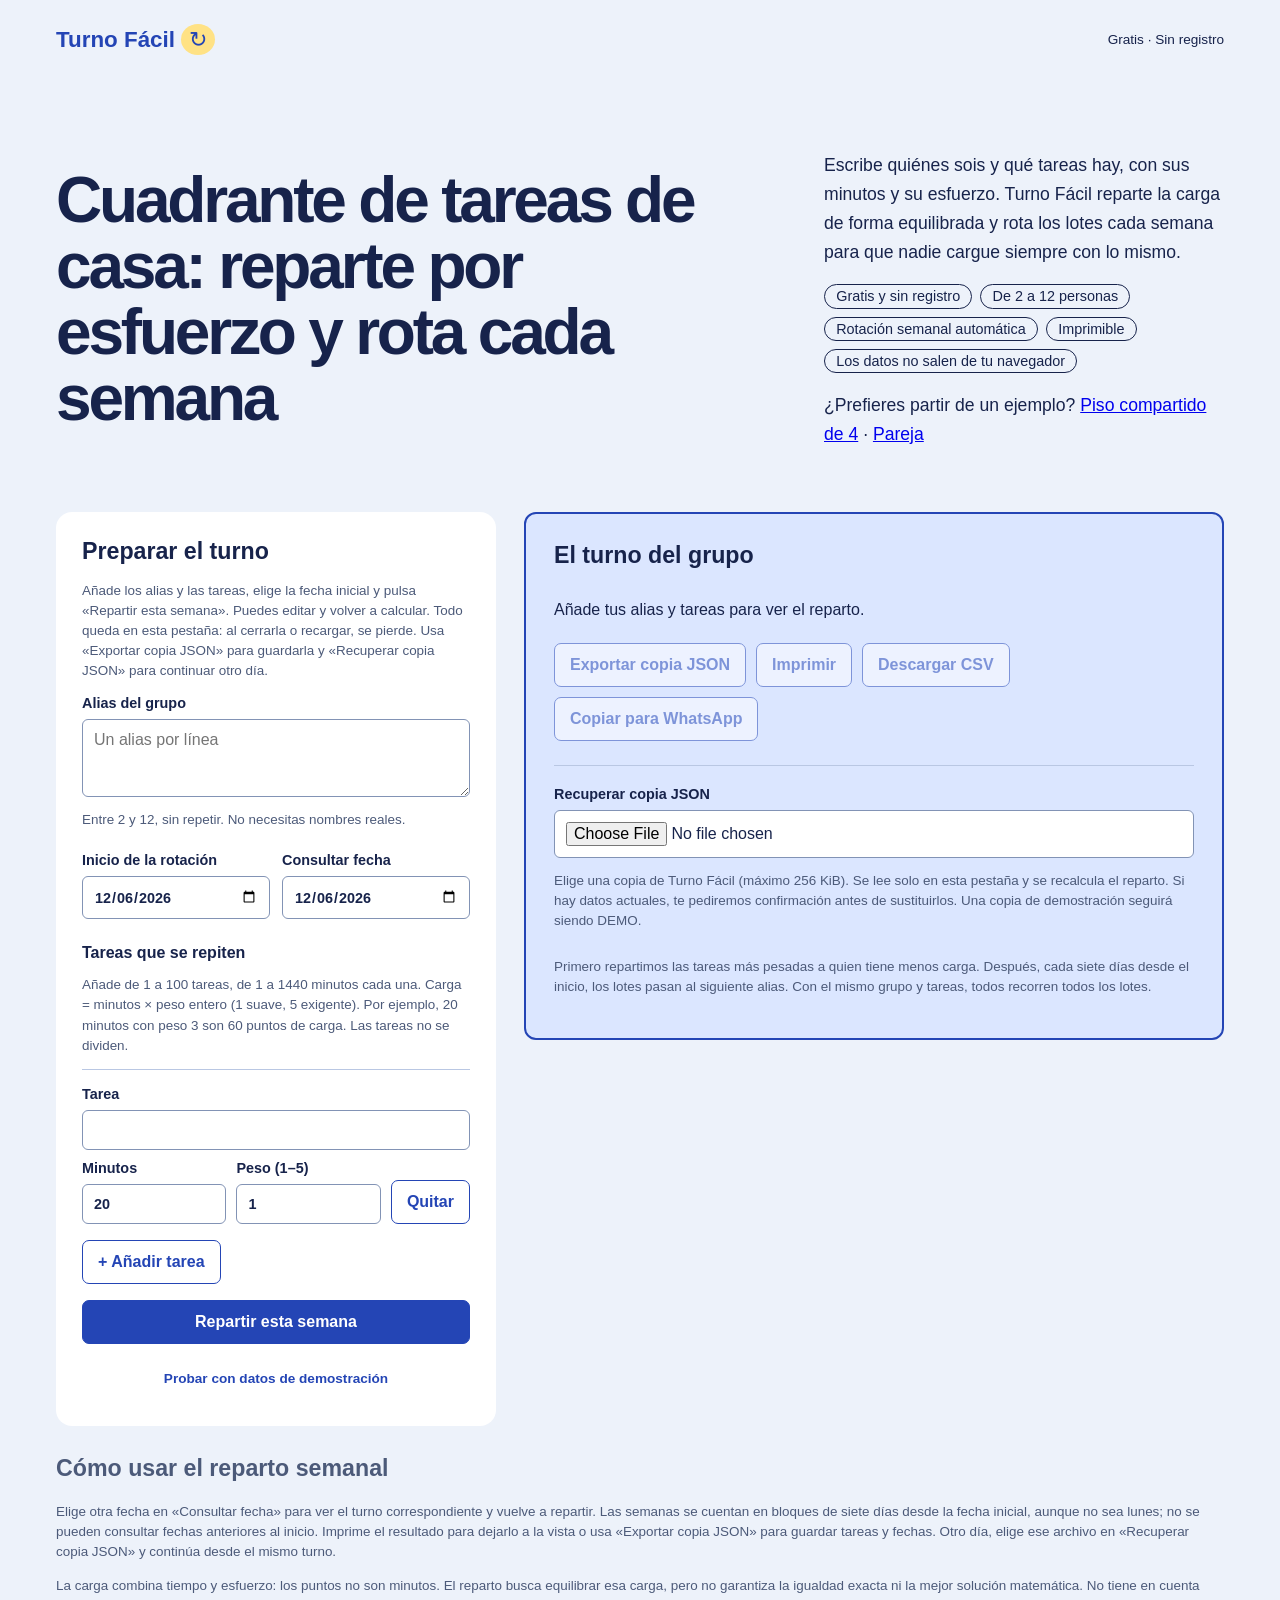
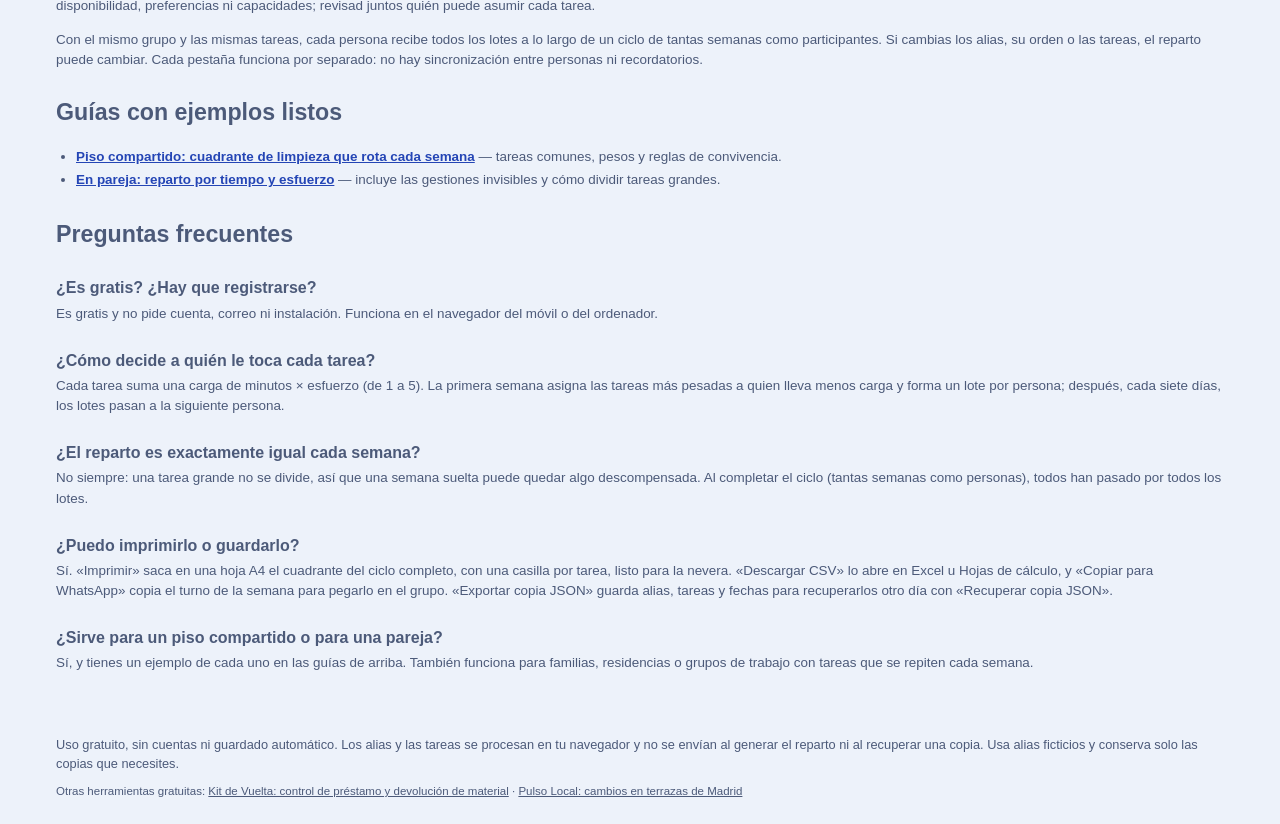
==== commit 5205cca9: "Fase 2: cuadrante, hoja de préstamo, resumen por distrito" ====
--- a/index.html
+++ b/index.html
@@ -17,14 +17,14 @@
 <p id="error" role="alert"></p><button class="primary" type="submit">Repartir esta semana</button>
 <button id="demo" type="button" class="text-button">Probar con datos de demostración</button>
 </form>
-<section class="board" aria-labelledby="board-title"><div class="board-head"><h2 id="board-title">El turno del grupo</h2><span id="demo-label" hidden>DEMO</span></div><p id="status" role="status">Añade tus alias y tareas para ver el reparto.</p><div id="results"></div><div class="actions"><button id="export" disabled>Exportar copia JSON</button><button id="print" disabled>Imprimir</button></div>
+<section class="board" aria-labelledby="board-title"><div class="board-head"><h2 id="board-title">El turno del grupo</h2><span id="demo-label" hidden>DEMO</span></div><p id="status" role="status">Añade tus alias y tareas para ver el reparto.</p><div id="results"></div><div class="actions"><button id="export" disabled>Exportar copia JSON</button><button id="print" disabled>Imprimir</button><button id="csv" disabled>Descargar CSV</button><button id="copy" disabled>Copiar para WhatsApp</button><button id="share" disabled hidden>Compartir</button></div><p id="share-status" role="status"></p><div id="share-box" class="share-box" hidden><label for="share-text">Texto del turno</label><textarea id="share-text" rows="6" readonly></textarea></div>
 <div class="backup"><label for="import-file">Recuperar copia JSON</label><input id="import-file" type="file" accept=".json,application/json" aria-describedby="import-help"><p id="import-help" class="hint">Elige una copia de Turno Fácil (máximo 256 KiB). Se lee solo en esta pestaña y se recalcula el reparto. Si hay datos actuales, te pediremos confirmación antes de sustituirlos. Una copia de demostración seguirá siendo DEMO.</p><p id="import-status" role="status"></p><p id="import-error" role="alert"></p></div>
 <p class="method">Primero repartimos las tareas más pesadas a quien tiene menos carga. Después, cada siete días desde el inicio, los lotes pasan al siguiente alias. Con el mismo grupo y tareas, todos recorren todos los lotes.</p></section>
-</div><section class="method" aria-labelledby="usage-title"><h2 id="usage-title">Cómo usar el reparto semanal</h2><p>Elige otra fecha en «Consultar fecha» para ver el turno correspondiente y vuelve a repartir. Las semanas se cuentan en bloques de siete días desde la fecha inicial, aunque no sea lunes; no se pueden consultar fechas anteriores al inicio. Imprime el resultado para dejarlo a la vista o usa «Exportar copia JSON» para guardar tareas y fechas. Otro día, elige ese archivo en «Recuperar copia JSON» y continúa desde el mismo turno.</p><p>La carga combina tiempo y esfuerzo: los puntos no son minutos. El reparto busca equilibrar esa carga, pero no garantiza la igualdad exacta ni la mejor solución matemática. No tiene en cuenta disponibilidad, preferencias ni capacidades; revisad juntos quién puede asumir cada tarea.</p><p>Con el mismo grupo y las mismas tareas, cada persona recibe todos los lotes a lo largo de un ciclo de tantas semanas como participantes. Si cambias los alias, su orden o las tareas, el reparto puede cambiar. Cada pestaña funciona por separado: no hay sincronización entre personas ni recordatorios.</p></section><section class="method guias" aria-labelledby="guias-title"><h2 id="guias-title">Guías con ejemplos listos</h2><ul><li><a href="reparto-tareas-piso-compartido">Piso compartido: cuadrante de limpieza que rota cada semana</a> — tareas comunes, pesos y reglas de convivencia.</li><li><a href="reparto-tareas-pareja">En pareja: reparto por tiempo y esfuerzo</a> — incluye las gestiones invisibles y cómo dividir tareas grandes.</li></ul></section><section class="method faq" aria-labelledby="faq-title"><h2 id="faq-title">Preguntas frecuentes</h2>
+</div><section id="ciclo" class="ciclo" aria-labelledby="ciclo-title" hidden><h2 id="ciclo-title">Cuadrante del ciclo</h2><p class="hint">Todas las semanas del ciclo con el mismo grupo y tareas. «Imprimir» saca esta tabla en A4 con casillas para marcar; «Descargar CSV» la abre en Excel.</p><p class="leyenda">☐ = hecho. Marca cada tarea al terminarla.</p><div id="ciclo-tabla" class="tabla-scroll"></div></section><section class="method" aria-labelledby="usage-title"><h2 id="usage-title">Cómo usar el reparto semanal</h2><p>Elige otra fecha en «Consultar fecha» para ver el turno correspondiente y vuelve a repartir. Las semanas se cuentan en bloques de siete días desde la fecha inicial, aunque no sea lunes; no se pueden consultar fechas anteriores al inicio. Imprime el resultado para dejarlo a la vista o usa «Exportar copia JSON» para guardar tareas y fechas. Otro día, elige ese archivo en «Recuperar copia JSON» y continúa desde el mismo turno.</p><p>La carga combina tiempo y esfuerzo: los puntos no son minutos. El reparto busca equilibrar esa carga, pero no garantiza la igualdad exacta ni la mejor solución matemática. No tiene en cuenta disponibilidad, preferencias ni capacidades; revisad juntos quién puede asumir cada tarea.</p><p>Con el mismo grupo y las mismas tareas, cada persona recibe todos los lotes a lo largo de un ciclo de tantas semanas como participantes. Si cambias los alias, su orden o las tareas, el reparto puede cambiar. Cada pestaña funciona por separado: no hay sincronización entre personas ni recordatorios.</p></section><section class="method guias" aria-labelledby="guias-title"><h2 id="guias-title">Guías con ejemplos listos</h2><ul><li><a href="reparto-tareas-piso-compartido">Piso compartido: cuadrante de limpieza que rota cada semana</a> — tareas comunes, pesos y reglas de convivencia.</li><li><a href="reparto-tareas-pareja">En pareja: reparto por tiempo y esfuerzo</a> — incluye las gestiones invisibles y cómo dividir tareas grandes.</li></ul></section><section class="method faq" aria-labelledby="faq-title"><h2 id="faq-title">Preguntas frecuentes</h2>
 <h3>¿Es gratis? ¿Hay que registrarse?</h3><p>Es gratis y no pide cuenta, correo ni instalación. Funciona en el navegador del móvil o del ordenador.</p>
 <h3>¿Cómo decide a quién le toca cada tarea?</h3><p>Cada tarea suma una carga de minutos × esfuerzo (de 1 a 5). La primera semana asigna las tareas más pesadas a quien lleva menos carga y forma un lote por persona; después, cada siete días, los lotes pasan a la siguiente persona.</p>
 <h3>¿El reparto es exactamente igual cada semana?</h3><p>No siempre: una tarea grande no se divide, así que una semana suelta puede quedar algo descompensada. Al completar el ciclo (tantas semanas como personas), todos han pasado por todos los lotes.</p>
-<h3>¿Puedo imprimirlo o guardarlo?</h3><p>Sí. «Imprimir» deja el turno listo para la nevera, y «Exportar copia JSON» guarda alias, tareas y fechas para recuperarlos otro día con «Recuperar copia JSON».</p>
+<h3>¿Puedo imprimirlo o guardarlo?</h3><p>Sí. «Imprimir» saca en una hoja A4 el cuadrante del ciclo completo, con una casilla por tarea, listo para la nevera. «Descargar CSV» lo abre en Excel u Hojas de cálculo, y «Copiar para WhatsApp» copia el turno de la semana para pegarlo en el grupo. «Exportar copia JSON» guarda alias, tareas y fechas para recuperarlos otro día con «Recuperar copia JSON».</p>
 <h3>¿Sirve para un piso compartido o para una pareja?</h3><p>Sí, y tienes un ejemplo de cada uno en las guías de arriba. También funciona para familias, residencias o grupos de trabajo con tareas que se repiten cada semana.</p>
 </section></main><footer>Uso gratuito, sin cuentas ni guardado automático. Los alias y las tareas se procesan en tu navegador y no se envían al generar el reparto ni al recuperar una copia. Usa alias ficticios y conserva solo las copias que necesites.<nav class="otras" aria-label="Otras herramientas gratuitas">Otras herramientas gratuitas: <a href="https://paniset.github.io/kit-de-vuelta/">Kit de Vuelta: control de préstamo y devolución de material</a> · <a href="https://paniset.github.io/pulso-local-madrid/">Pulso Local: cambios en terrazas de Madrid</a></nav></footer>
 <script type="module" src="app.mjs"></script></body></html>
--- a/style.css
+++ b/style.css
@@ -1,22 +1,37 @@
-:root{font-family:'Trebuchet MS',Verdana,sans-serif;color:#17234b;background:#edf2fa;font-synthesis:none;--blue:#2445b5;--line:#b9c7e3}*{box-sizing:border-box}body{margin:0}header,main,footer{max-width:1240px;margin:auto;padding:24px 36px}header{display:flex;justify-content:space-between;align-items:center;gap:20px;font-size:.85rem}.brand{font-size:1.4rem;font-weight:bold;text-decoration:none;color:var(--blue)}.brand span{display:inline-block;background:#ffe285;border-radius:50%;padding:2px 8px}.intro{display:flex;gap:70px;align-items:center;padding:30px 0 45px}h1{font-size:clamp(2.3rem,5vw,4.2rem);line-height:1.03;letter-spacing:-.05em;margin:0;flex:1}.intro p{max-width:340px;line-height:1.65;font-size:1.1rem}h2{font-size:1.45rem;margin:0 0 16px}h3{margin:25px 0 8px;font-size:1rem}.workspace{display:grid;grid-template-columns:minmax(300px,440px) minmax(0,1fr);gap:28px}form{background:white;padding:26px;border-radius:16px}label{display:block;font-weight:bold;font-size:.9rem}input,textarea{display:block;width:100%;margin-top:8px;padding:11px;border:1px solid #8293b5;border-radius:6px;font:inherit;color:inherit;background:white}textarea{resize:vertical}.hint,.method{font-size:.84rem;line-height:1.5;color:#4c5a79}.dates{display:grid;grid-template-columns:1fr 1fr;gap:12px;margin-top:22px}.task{border-top:1px solid var(--line);padding:16px 0;display:grid;grid-template-columns:1fr 1fr auto;gap:10px}.task .task-name{grid-column:1/-1}.task button{align-self:end}.board{background:#dbe6ff;border:2px solid var(--blue);border-radius:12px;padding:28px;align-self:start;min-height:440px}.board-head{display:flex;justify-content:space-between;gap:12px}.board-head span{background:#ffe285;padding:5px;height:fit-content;font-weight:bold}.person{background:white;margin:14px 0;border-radius:5px;padding:18px;border-left:7px solid var(--blue)}.person h3{margin:0 0 8px;overflow-wrap:anywhere}.person p{font-size:.9rem;margin:6px 0}.person ul{padding-left:20px;line-height:1.6;overflow-wrap:anywhere}.meter{height:8px;background:#e5ebf6;border-radius:8px;overflow:hidden}.meter span{display:block;height:100%;background:var(--blue)}button{cursor:pointer;font:inherit;font-weight:bold;border:1px solid var(--blue);border-radius:7px;padding:11px 15px;background:white;color:var(--blue)}button:hover{background:#eef2ff}button:disabled{opacity:.5;cursor:default}.primary{background:var(--blue);color:white;width:100%}.primary:hover{background:#18348f}.text-button{border:0;font-size:.85rem;width:100%;margin-top:12px}.actions{display:flex;flex-wrap:wrap;gap:10px;margin-top:24px}.method{margin-top:25px}#error{color:#a51d32;line-height:1.4}footer{font-size:.8rem;color:#4c5a79;line-height:1.5}:focus-visible{outline:3px solid #996300;outline-offset:3px}[hidden]{display:none!important}@media(max-width:760px){header,main,footer{padding:20px}.intro{display:block;padding:20px 0}.intro p{max-width:100%}.workspace{grid-template-columns:1fr}form,.board{padding:20px}header>span{max-width:110px;text-align:right}.dates{grid-template-columns:1fr}.task{grid-template-columns:1fr 1fr}.task button{grid-column:1/-1}}@media print{body{background:white}header,form,.intro,footer,.actions,.method{display:none!important}main{padding:0}.workspace{display:block}.board{border:0;background:white;padding:0}.person{break-inside:avoid;border:1px solid #555}.meter{display:none}}
-button{min-height:44px;min-width:44px}
-.skip-link{position:absolute;left:-9999px;top:12px;z-index:1;padding:12px;background:white;color:var(--blue)}.skip-link:focus{left:12px}
-.backup{border-top:1px solid var(--line);margin-top:24px;padding-top:20px}.backup input{min-width:0}#import-status{font-size:.9rem;line-height:1.5}#import-error{color:#a51d32;line-height:1.4}
-@media print{.skip-link,.backup{display:none!important}}
-.guias ul,.relacionadas ul{padding-left:20px;line-height:1.7}.guias a,.relacionadas a,.migas a{color:var(--blue);font-weight:bold}
-.guia article{max-width:820px;line-height:1.65;font-size:1.02rem}.guia h1{font-size:clamp(2rem,4.5vw,3.2rem);margin:10px 0 18px}.guia h2{margin-top:38px}.guia h3{font-size:1.05rem}.migas{font-size:.85rem;color:#4c5a79}.entradilla{font-size:1.15rem}.lista{padding-left:20px}.lista li{margin:8px 0}
-.cta{display:flex;flex-wrap:wrap;align-items:center;gap:12px;margin:22px 0}.cta span{font-size:.85rem;color:#4c5a79}.boton{display:inline-block;background:var(--blue);color:white;font-weight:bold;text-decoration:none;border-radius:7px;padding:12px 18px;min-height:44px}.boton:hover{background:#18348f}
-.tabla-scroll{overflow-x:auto;margin:16px 0;background:white;border-radius:10px}.tabla-scroll table{border-collapse:collapse;width:100%;font-size:.92rem}.tabla-scroll caption{text-align:left;font-weight:bold;padding:12px 14px}.tabla-scroll th,.tabla-scroll td{border-top:1px solid var(--line);padding:9px 12px;text-align:left;vertical-align:top}.cuadrante:has(thead th:nth-child(4)){min-width:560px}.cuadrante ul{margin:0;padding-left:16px}.cuadrante .carga{display:block;margin-top:6px;font-size:.8rem;color:#4c5a79}
-.relacionadas{border-top:1px solid var(--line);margin-top:40px;padding-top:10px}
-@media print{.guia header,.guia footer,.cta,.migas,.relacionadas,.skip-link{display:none!important}.guia .tabla-scroll{overflow:visible}.tabla-scroll .cuadrante:has(thead th){min-width:0}}
-.otras{display:block;flex-basis:100%;margin-top:.6rem;font-size:.9em}
-.otras a{color:inherit}
-.ventajas{display:flex;flex-wrap:wrap;gap:.5rem;list-style:none;padding:0;margin:1rem 0}
-.ventajas li{border:1px solid currentColor;border-radius:999px;padding:.2rem .7rem;font-size:.9em}
-.atajos{font-size:.95em}
-.faq h3{margin-bottom:.2rem}
-.faq p{margin-top:.2rem}
-.intro-texto{max-width:400px}
-.intro .intro-texto p{max-width:none}
-@media(max-width:760px){.intro-texto{max-width:100%}}
-.fecha{font-size:.85em;opacity:.8;margin-top:.3rem}
+:root{font-family:'Trebuchet MS',Verdana,sans-serif;color:#17234b;background:#edf2fa;font-synthesis:none;--blue:#2445b5;--line:#b9c7e3}*{box-sizing:border-box}body{margin:0}header,main,footer{max-width:1240px;margin:auto;padding:24px 36px}header{display:flex;justify-content:space-between;align-items:center;gap:20px;font-size:.85rem}.brand{font-size:1.4rem;font-weight:bold;text-decoration:none;color:var(--blue)}.brand span{display:inline-block;background:#ffe285;border-radius:50%;padding:2px 8px}.intro{display:flex;gap:70px;align-items:center;padding:30px 0 45px}h1{font-size:clamp(2.3rem,5vw,4.2rem);line-height:1.03;letter-spacing:-.05em;margin:0;flex:1}.intro p{max-width:340px;line-height:1.65;font-size:1.1rem}h2{font-size:1.45rem;margin:0 0 16px}h3{margin:25px 0 8px;font-size:1rem}.workspace{display:grid;grid-template-columns:minmax(300px,440px) minmax(0,1fr);gap:28px}form{background:white;padding:26px;border-radius:16px}label{display:block;font-weight:bold;font-size:.9rem}input,textarea{display:block;width:100%;margin-top:8px;padding:11px;border:1px solid #8293b5;border-radius:6px;font:inherit;color:inherit;background:white}textarea{resize:vertical}.hint,.method{font-size:.84rem;line-height:1.5;color:#4c5a79}.dates{display:grid;grid-template-columns:1fr 1fr;gap:12px;margin-top:22px}.task{border-top:1px solid var(--line);padding:16px 0;display:grid;grid-template-columns:1fr 1fr auto;gap:10px}.task .task-name{grid-column:1/-1}.task button{align-self:end}.board{background:#dbe6ff;border:2px solid var(--blue);border-radius:12px;padding:28px;align-self:start;min-height:440px}.board-head{display:flex;justify-content:space-between;gap:12px}.board-head span{background:#ffe285;padding:5px;height:fit-content;font-weight:bold}.person{background:white;margin:14px 0;border-radius:5px;padding:18px;border-left:7px solid var(--blue)}.person h3{margin:0 0 8px;overflow-wrap:anywhere}.person p{font-size:.9rem;margin:6px 0}.person ul{padding-left:20px;line-height:1.6;overflow-wrap:anywhere}.meter{height:8px;background:#e5ebf6;border-radius:8px;overflow:hidden}.meter span{display:block;height:100%;background:var(--blue)}button{cursor:pointer;font:inherit;font-weight:bold;border:1px solid var(--blue);border-radius:7px;padding:11px 15px;background:white;color:var(--blue)}button:hover{background:#eef2ff}button:disabled{opacity:.5;cursor:default}.primary{background:var(--blue);color:white;width:100%}.primary:hover{background:#18348f}.text-button{border:0;font-size:.85rem;width:100%;margin-top:12px}.actions{display:flex;flex-wrap:wrap;gap:10px;margin-top:24px}.method{margin-top:25px}#error{color:#a51d32;line-height:1.4}footer{font-size:.8rem;color:#4c5a79;line-height:1.5}:focus-visible{outline:3px solid #996300;outline-offset:3px}[hidden]{display:none!important}@media(max-width:760px){header,main,footer{padding:20px}.intro{display:block;padding:20px 0}.intro p{max-width:100%}.workspace{grid-template-columns:1fr}form,.board{padding:20px}header>span{max-width:110px;text-align:right}.dates{grid-template-columns:1fr}.task{grid-template-columns:1fr 1fr}.task button{grid-column:1/-1}}@media print{body{background:white}header,form,.intro,footer,.actions,.method{display:none!important}main{padding:0}.workspace{display:block}.board{border:0;background:white;padding:0}.person{break-inside:avoid;border:1px solid #555}.meter{display:none}}
+button{min-height:44px;min-width:44px}
+.skip-link{position:absolute;left:-9999px;top:12px;z-index:1;padding:12px;background:white;color:var(--blue)}.skip-link:focus{left:12px}
+.backup{border-top:1px solid var(--line);margin-top:24px;padding-top:20px}.backup input{min-width:0}#import-status{font-size:.9rem;line-height:1.5}#import-error{color:#a51d32;line-height:1.4}
+@media print{.skip-link,.backup{display:none!important}}
+.guias ul,.relacionadas ul{padding-left:20px;line-height:1.7}.guias a,.relacionadas a,.migas a{color:var(--blue);font-weight:bold}
+.guia article{max-width:820px;line-height:1.65;font-size:1.02rem}.guia h1{font-size:clamp(2rem,4.5vw,3.2rem);margin:10px 0 18px}.guia h2{margin-top:38px}.guia h3{font-size:1.05rem}.migas{font-size:.85rem;color:#4c5a79}.entradilla{font-size:1.15rem}.lista{padding-left:20px}.lista li{margin:8px 0}
+.cta{display:flex;flex-wrap:wrap;align-items:center;gap:12px;margin:22px 0}.cta span{font-size:.85rem;color:#4c5a79}.boton{display:inline-block;background:var(--blue);color:white;font-weight:bold;text-decoration:none;border-radius:7px;padding:12px 18px;min-height:44px}.boton:hover{background:#18348f}
+.tabla-scroll{overflow-x:auto;margin:16px 0;background:white;border-radius:10px}.tabla-scroll table{border-collapse:collapse;width:100%;font-size:.92rem}.tabla-scroll caption{text-align:left;font-weight:bold;padding:12px 14px}.tabla-scroll th,.tabla-scroll td{border-top:1px solid var(--line);padding:9px 12px;text-align:left;vertical-align:top}.cuadrante:has(thead th:nth-child(4)){min-width:560px}.cuadrante ul{margin:0;padding-left:16px}.cuadrante .carga{display:block;margin-top:6px;font-size:.8rem;color:#4c5a79}
+.relacionadas{border-top:1px solid var(--line);margin-top:40px;padding-top:10px}
+@media print{.guia header,.guia footer,.cta,.migas,.relacionadas,.skip-link{display:none!important}.guia .tabla-scroll{overflow:visible}.tabla-scroll .cuadrante:has(thead th){min-width:0}}
+.otras{display:block;flex-basis:100%;margin-top:.6rem;font-size:.9em}
+.otras a{color:inherit}
+.ventajas{display:flex;flex-wrap:wrap;gap:.5rem;list-style:none;padding:0;margin:1rem 0}
+.ventajas li{border:1px solid currentColor;border-radius:999px;padding:.2rem .7rem;font-size:.9em}
+.atajos{font-size:.95em}
+.faq h3{margin-bottom:.2rem}
+.faq p{margin-top:.2rem}
+.intro-texto{max-width:400px}
+.intro .intro-texto p{max-width:none}
+@media(max-width:760px){.intro-texto{max-width:100%}}
+.fecha{font-size:.85em;opacity:.8;margin-top:.3rem}
+.ciclo{margin-top:28px;background:white;border-radius:12px;padding:24px}.ciclo h2{margin-bottom:6px}.ciclo .tabla-scroll{border:1px solid var(--line)}
+.ciclo-tabla th[scope=row]{white-space:nowrap}.ciclo-tabla thead th{overflow-wrap:anywhere}.ciclo-tabla td{overflow-wrap:anywhere}.ciclo-tabla tr.actual>*{background:#fff3c4}
+@media screen{.ciclo-tabla td,.ciclo-tabla thead th:not(:first-child){min-width:10rem}.ciclo-tabla td{overflow-wrap:break-word;hyphens:auto}}
+.ciclo-tabla .casilla,.leyenda{display:none}
+#share-status{font-size:.9rem;line-height:1.5}.share-box{margin-top:12px}
+@media print{
+@page ciclo{size:A4 landscape;margin:10mm}
+.workspace,.ciclo .hint{display:none!important}
+.ciclo{page:ciclo;margin:0;padding:0;border-radius:0}.ciclo h2{font-size:14pt;margin:0 0 3pt}.leyenda{display:block;font-size:9pt;margin:0 0 4pt}
+.ciclo .tabla-scroll{overflow:visible;margin:0;border:0;border-radius:0}
+.ciclo-tabla{table-layout:fixed;font-size:9.5pt;line-height:1.3}.ciclo-tabla caption{padding:0 0 5pt;font-size:10pt}
+.ciclo-tabla th,.ciclo-tabla td{border:1px solid #555;padding:4pt 5pt}.ciclo-tabla thead th:first-child{width:24mm}.ciclo-tabla th[scope=row]{white-space:normal}:root{background:white}
+.ciclo-tabla tr{break-inside:avoid}.ciclo-tabla tr.actual>*{background:none}
+.ciclo-tabla ul{list-style:none;padding:0}.ciclo-tabla li{margin:0 0 2pt}.ciclo-tabla .casilla{display:inline}.ciclo-tabla .carga{color:#333;font-size:8pt}
+}
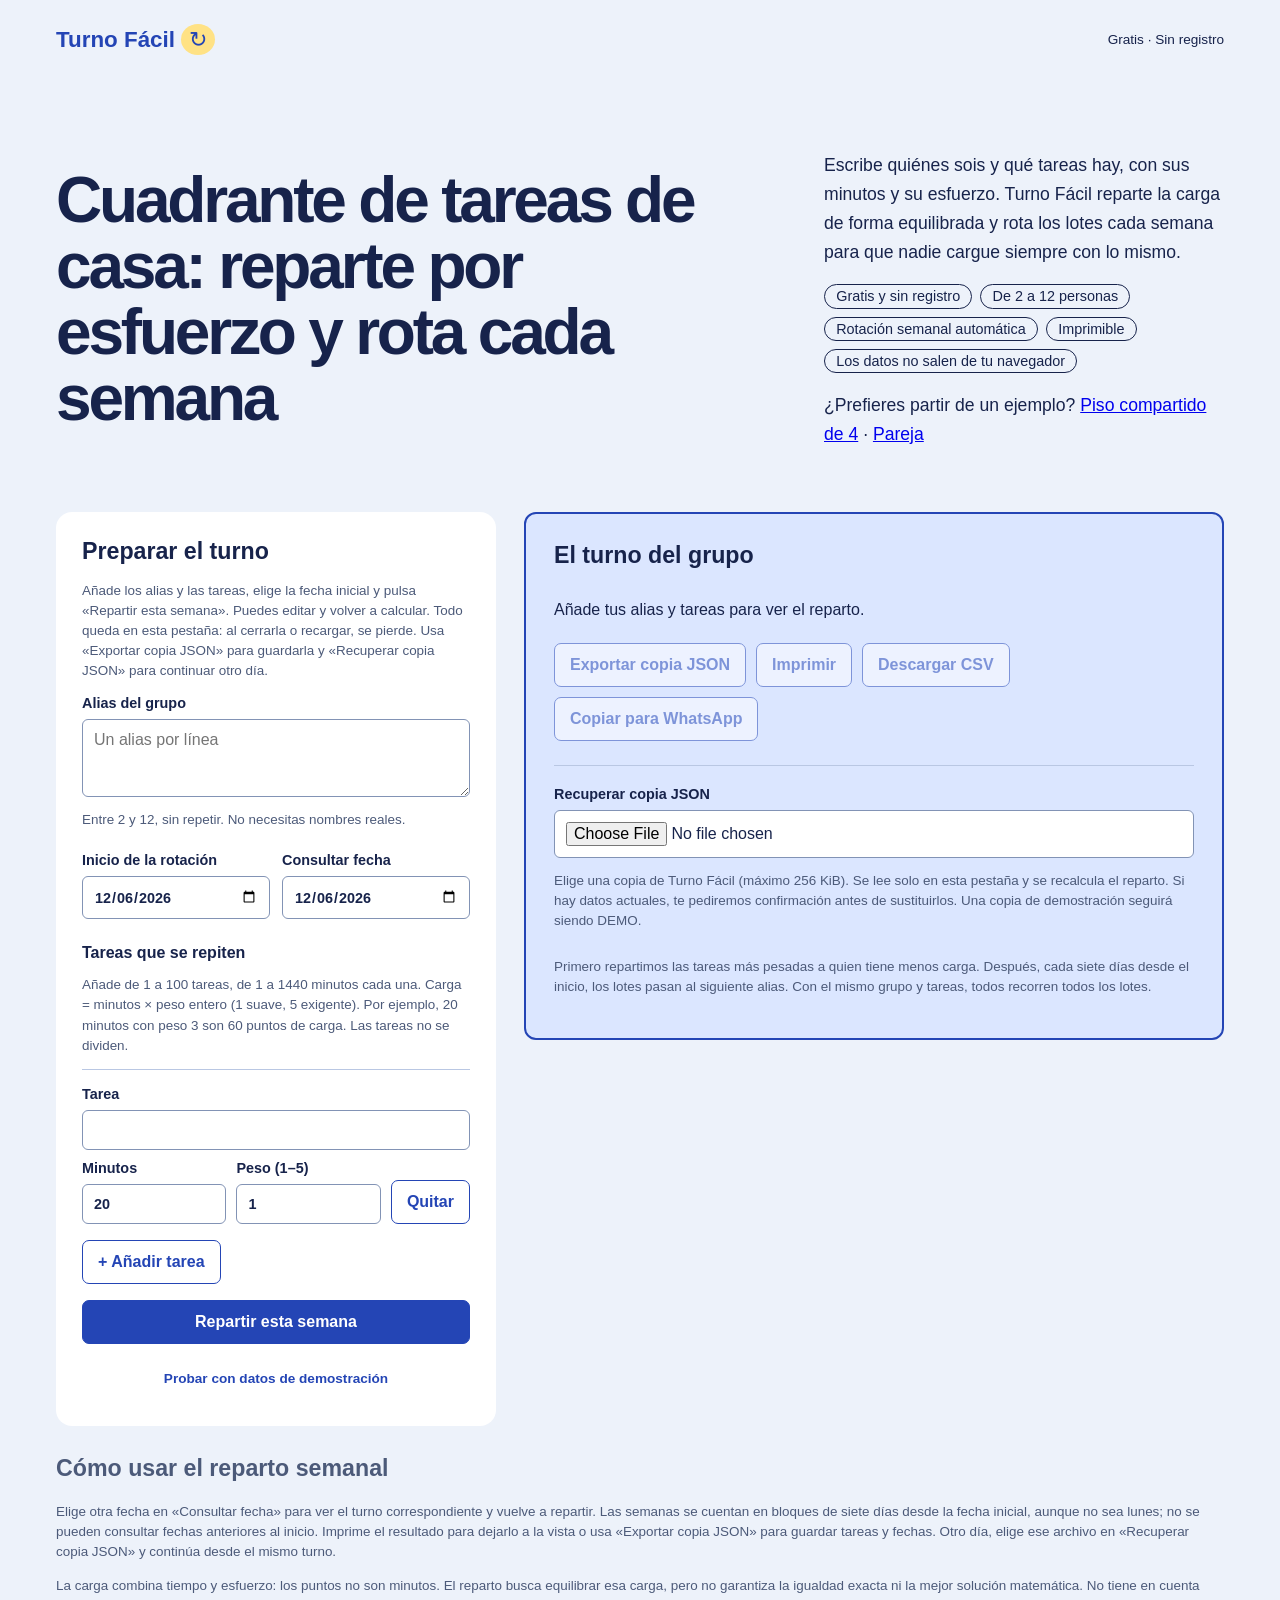
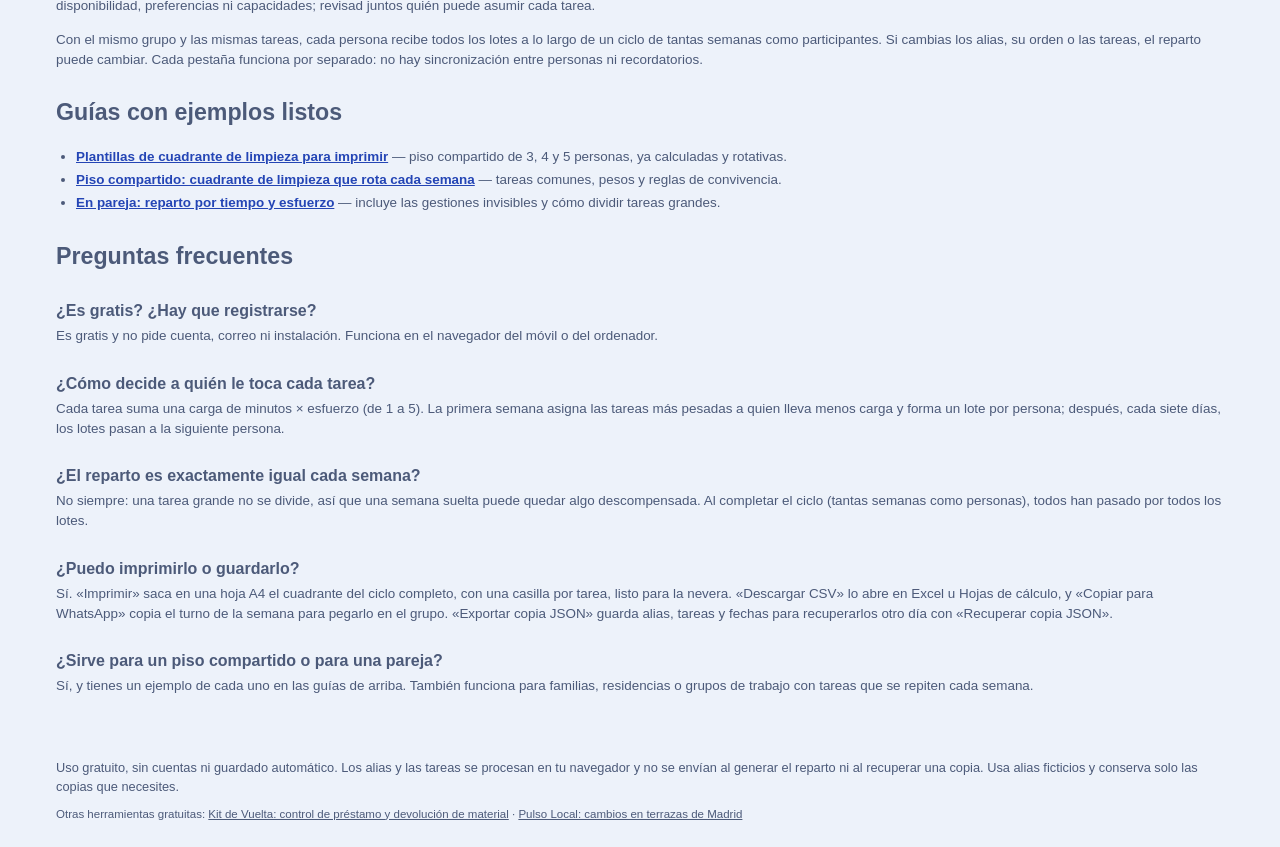
==== commit 3f5a7d0b: "Plantillas, guía del censo e imágenes para compartir" ====
--- a/index.html
+++ b/index.html
@@ -1,6 +1,6 @@
 <!doctype html>
 <html lang="es">
-<head><meta charset="utf-8"><meta http-equiv="Content-Security-Policy" content="default-src &#x27;none&#x27;; script-src &#x27;self&#x27;; style-src &#x27;self&#x27;; img-src &#x27;self&#x27; data:; font-src &#x27;self&#x27;; connect-src &#x27;self&#x27;; manifest-src &#x27;self&#x27;; object-src &#x27;none&#x27;; base-uri &#x27;none&#x27;; form-action &#x27;none&#x27;; frame-src &#x27;none&#x27;; worker-src &#x27;none&#x27;"><meta name="referrer" content="no-referrer"><meta name="robots" content="index,follow"><link rel="canonical" href="https://paniset.github.io/turno-facil/"><meta name="google-site-verification" content="yU-MmDAEv0MF0oqv6WEPJR-Wn4J0yyzl8J-dgcel0is"><meta property="og:type" content="website"><meta name="twitter:card" content="summary"><meta property="og:title" content="Cuadrante de tareas de casa rotativo, gratis e imprimible | Turno Fácil"><meta name="twitter:title" content="Cuadrante de tareas de casa rotativo, gratis e imprimible | Turno Fácil"><meta property="og:description" content="Crea gratis un cuadrante de tareas de casa para 2 a 12 personas: reparte por tiempo y esfuerzo, rota cada semana e imprímelo. Sin registro ni app; tus datos no salen del navegador."><meta name="twitter:description" content="Crea gratis un cuadrante de tareas de casa para 2 a 12 personas: reparte por tiempo y esfuerzo, rota cada semana e imprímelo. Sin registro ni app; tus datos no salen del navegador."><meta property="og:url" content="https://paniset.github.io/turno-facil/"><title>Cuadrante de tareas de casa rotativo, gratis e imprimible | Turno Fácil</title><meta name="description" content="Crea gratis un cuadrante de tareas de casa para 2 a 12 personas: reparte por tiempo y esfuerzo, rota cada semana e imprímelo. Sin registro ni app; tus datos no salen del navegador."><meta name="viewport" content="width=device-width, initial-scale=1"><meta name="theme-color" content="#2445b5"><link rel="icon" href="data:,"><link rel="stylesheet" href="style.css">
+<head><meta charset="utf-8"><meta http-equiv="Content-Security-Policy" content="default-src &#x27;none&#x27;; script-src &#x27;self&#x27;; style-src &#x27;self&#x27;; img-src &#x27;self&#x27; data:; font-src &#x27;self&#x27;; connect-src &#x27;self&#x27;; manifest-src &#x27;self&#x27;; object-src &#x27;none&#x27;; base-uri &#x27;none&#x27;; form-action &#x27;none&#x27;; frame-src &#x27;none&#x27;; worker-src &#x27;none&#x27;"><meta name="referrer" content="no-referrer"><meta name="robots" content="index,follow"><link rel="canonical" href="https://paniset.github.io/turno-facil/"><meta name="google-site-verification" content="yU-MmDAEv0MF0oqv6WEPJR-Wn4J0yyzl8J-dgcel0is"><meta property="og:type" content="website"><meta property="og:locale" content="es_ES"><meta name="twitter:card" content="summary_large_image"><meta property="og:title" content="Cuadrante de tareas de casa rotativo, gratis e imprimible | Turno Fácil"><meta name="twitter:title" content="Cuadrante de tareas de casa rotativo, gratis e imprimible | Turno Fácil"><meta property="og:description" content="Crea gratis un cuadrante de tareas de casa para 2 a 12 personas: reparte por tiempo y esfuerzo, rota cada semana e imprímelo. Sin registro ni app; tus datos no salen del navegador."><meta name="twitter:description" content="Crea gratis un cuadrante de tareas de casa para 2 a 12 personas: reparte por tiempo y esfuerzo, rota cada semana e imprímelo. Sin registro ni app; tus datos no salen del navegador."><meta property="og:url" content="https://paniset.github.io/turno-facil/"><meta property="og:image" content="https://paniset.github.io/turno-facil/og.png"><meta property="og:image:width" content="1200"><meta property="og:image:height" content="630"><meta name="twitter:image" content="https://paniset.github.io/turno-facil/og.png"><title>Cuadrante de tareas de casa rotativo, gratis e imprimible | Turno Fácil</title><meta name="description" content="Crea gratis un cuadrante de tareas de casa para 2 a 12 personas: reparte por tiempo y esfuerzo, rota cada semana e imprímelo. Sin registro ni app; tus datos no salen del navegador."><meta name="viewport" content="width=device-width, initial-scale=1"><meta name="theme-color" content="#2445b5"><link rel="icon" href="data:,"><link rel="stylesheet" href="style.css">
 <script type="application/ld+json">{"@context":"https://schema.org","@type":"WebApplication","name":"Turno Fácil","url":"https://paniset.github.io/turno-facil/","applicationCategory":"LifestyleApplication","operatingSystem":"Web","inLanguage":"es","isAccessibleForFree":true,"offers":{"@type":"Offer","price":"0","priceCurrency":"EUR"},"description":"Reparto semanal de tareas de casa entre 2 y 12 personas según duración y esfuerzo, con rotación de turnos, impresión y copia JSON. Sin cuenta."}</script></head>
 <body>
 <a class="skip-link" href="#planner">Ir al planificador</a>
@@ -20,7 +20,7 @@
 <section class="board" aria-labelledby="board-title"><div class="board-head"><h2 id="board-title">El turno del grupo</h2><span id="demo-label" hidden>DEMO</span></div><p id="status" role="status">Añade tus alias y tareas para ver el reparto.</p><div id="results"></div><div class="actions"><button id="export" disabled>Exportar copia JSON</button><button id="print" disabled>Imprimir</button><button id="csv" disabled>Descargar CSV</button><button id="copy" disabled>Copiar para WhatsApp</button><button id="share" disabled hidden>Compartir</button></div><p id="share-status" role="status"></p><div id="share-box" class="share-box" hidden><label for="share-text">Texto del turno</label><textarea id="share-text" rows="6" readonly></textarea></div>
 <div class="backup"><label for="import-file">Recuperar copia JSON</label><input id="import-file" type="file" accept=".json,application/json" aria-describedby="import-help"><p id="import-help" class="hint">Elige una copia de Turno Fácil (máximo 256 KiB). Se lee solo en esta pestaña y se recalcula el reparto. Si hay datos actuales, te pediremos confirmación antes de sustituirlos. Una copia de demostración seguirá siendo DEMO.</p><p id="import-status" role="status"></p><p id="import-error" role="alert"></p></div>
 <p class="method">Primero repartimos las tareas más pesadas a quien tiene menos carga. Después, cada siete días desde el inicio, los lotes pasan al siguiente alias. Con el mismo grupo y tareas, todos recorren todos los lotes.</p></section>
-</div><section id="ciclo" class="ciclo" aria-labelledby="ciclo-title" hidden><h2 id="ciclo-title">Cuadrante del ciclo</h2><p class="hint">Todas las semanas del ciclo con el mismo grupo y tareas. «Imprimir» saca esta tabla en A4 con casillas para marcar; «Descargar CSV» la abre en Excel.</p><p class="leyenda">☐ = hecho. Marca cada tarea al terminarla.</p><div id="ciclo-tabla" class="tabla-scroll"></div></section><section class="method" aria-labelledby="usage-title"><h2 id="usage-title">Cómo usar el reparto semanal</h2><p>Elige otra fecha en «Consultar fecha» para ver el turno correspondiente y vuelve a repartir. Las semanas se cuentan en bloques de siete días desde la fecha inicial, aunque no sea lunes; no se pueden consultar fechas anteriores al inicio. Imprime el resultado para dejarlo a la vista o usa «Exportar copia JSON» para guardar tareas y fechas. Otro día, elige ese archivo en «Recuperar copia JSON» y continúa desde el mismo turno.</p><p>La carga combina tiempo y esfuerzo: los puntos no son minutos. El reparto busca equilibrar esa carga, pero no garantiza la igualdad exacta ni la mejor solución matemática. No tiene en cuenta disponibilidad, preferencias ni capacidades; revisad juntos quién puede asumir cada tarea.</p><p>Con el mismo grupo y las mismas tareas, cada persona recibe todos los lotes a lo largo de un ciclo de tantas semanas como participantes. Si cambias los alias, su orden o las tareas, el reparto puede cambiar. Cada pestaña funciona por separado: no hay sincronización entre personas ni recordatorios.</p></section><section class="method guias" aria-labelledby="guias-title"><h2 id="guias-title">Guías con ejemplos listos</h2><ul><li><a href="reparto-tareas-piso-compartido">Piso compartido: cuadrante de limpieza que rota cada semana</a> — tareas comunes, pesos y reglas de convivencia.</li><li><a href="reparto-tareas-pareja">En pareja: reparto por tiempo y esfuerzo</a> — incluye las gestiones invisibles y cómo dividir tareas grandes.</li></ul></section><section class="method faq" aria-labelledby="faq-title"><h2 id="faq-title">Preguntas frecuentes</h2>
+</div><section id="ciclo" class="ciclo" aria-labelledby="ciclo-title" hidden><h2 id="ciclo-title">Cuadrante del ciclo</h2><p class="hint">Todas las semanas del ciclo con el mismo grupo y tareas. «Imprimir» saca esta tabla en A4 con casillas para marcar; «Descargar CSV» la abre en Excel.</p><p class="leyenda">☐ = hecho. Marca cada tarea al terminarla.</p><div id="ciclo-tabla" class="tabla-scroll"></div></section><section class="method" aria-labelledby="usage-title"><h2 id="usage-title">Cómo usar el reparto semanal</h2><p>Elige otra fecha en «Consultar fecha» para ver el turno correspondiente y vuelve a repartir. Las semanas se cuentan en bloques de siete días desde la fecha inicial, aunque no sea lunes; no se pueden consultar fechas anteriores al inicio. Imprime el resultado para dejarlo a la vista o usa «Exportar copia JSON» para guardar tareas y fechas. Otro día, elige ese archivo en «Recuperar copia JSON» y continúa desde el mismo turno.</p><p>La carga combina tiempo y esfuerzo: los puntos no son minutos. El reparto busca equilibrar esa carga, pero no garantiza la igualdad exacta ni la mejor solución matemática. No tiene en cuenta disponibilidad, preferencias ni capacidades; revisad juntos quién puede asumir cada tarea.</p><p>Con el mismo grupo y las mismas tareas, cada persona recibe todos los lotes a lo largo de un ciclo de tantas semanas como participantes. Si cambias los alias, su orden o las tareas, el reparto puede cambiar. Cada pestaña funciona por separado: no hay sincronización entre personas ni recordatorios.</p></section><section class="method guias" aria-labelledby="guias-title"><h2 id="guias-title">Guías con ejemplos listos</h2><ul><li><a href="cuadrante-limpieza-piso-compartido">Plantillas de cuadrante de limpieza para imprimir</a> — piso compartido de 3, 4 y 5 personas, ya calculadas y rotativas.</li><li><a href="reparto-tareas-piso-compartido">Piso compartido: cuadrante de limpieza que rota cada semana</a> — tareas comunes, pesos y reglas de convivencia.</li><li><a href="reparto-tareas-pareja">En pareja: reparto por tiempo y esfuerzo</a> — incluye las gestiones invisibles y cómo dividir tareas grandes.</li></ul></section><section class="method faq" aria-labelledby="faq-title"><h2 id="faq-title">Preguntas frecuentes</h2>
 <h3>¿Es gratis? ¿Hay que registrarse?</h3><p>Es gratis y no pide cuenta, correo ni instalación. Funciona en el navegador del móvil o del ordenador.</p>
 <h3>¿Cómo decide a quién le toca cada tarea?</h3><p>Cada tarea suma una carga de minutos × esfuerzo (de 1 a 5). La primera semana asigna las tareas más pesadas a quien lleva menos carga y forma un lote por persona; después, cada siete días, los lotes pasan a la siguiente persona.</p>
 <h3>¿El reparto es exactamente igual cada semana?</h3><p>No siempre: una tarea grande no se divide, así que una semana suelta puede quedar algo descompensada. Al completar el ciclo (tantas semanas como personas), todos han pasado por todos los lotes.</p>
--- a/style.css
+++ b/style.css
@@ -35,3 +35,15 @@
 .ciclo-tabla tr{break-inside:avoid}.ciclo-tabla tr.actual>*{background:none}
 .ciclo-tabla ul{list-style:none;padding:0}.ciclo-tabla li{margin:0 0 2pt}.ciclo-tabla .casilla{display:inline}.ciclo-tabla .carga{color:#333;font-size:8pt}
 }
+.aviso-imprimir{background:#fff3c4;border-radius:8px;padding:10px 14px;font-size:.92rem}.indice ul{padding-left:20px;line-height:1.7}.indice a{color:var(--blue);font-weight:bold}.cuadrante:has(thead th:nth-child(6)){min-width:720px}
+@media print{
+@page plantilla{size:A4 landscape;margin:10mm}
+.plantillas article{max-width:none}.plantillas article>:not(.plantilla){display:none!important}
+.plantilla{page:plantilla}.plantilla~.plantilla{break-before:page}.plantilla .cta,.plantilla .tareas{display:none!important}
+.plantilla h2{font-size:14pt;margin:0 0 3pt}.plantilla .resumen{font-size:9pt;line-height:1.3;margin:0 0 4pt}
+.plantilla .tabla-scroll{overflow:visible;margin:0;border-radius:0}
+.plantilla .cuadrante{table-layout:fixed;font-size:9.5pt;line-height:1.3;min-width:0}.plantilla .cuadrante caption{padding:0 0 5pt;font-size:10pt}
+.plantilla .cuadrante th,.plantilla .cuadrante td{border:1px solid #555;padding:4pt 5pt}.plantilla .cuadrante thead th:first-child{width:22mm}
+.plantilla .cuadrante tr{break-inside:avoid}.plantilla .cuadrante ul{list-style:none;padding:0}.plantilla .cuadrante li{margin:0 0 2pt}
+.plantilla .cuadrante li::before{content:"☐ "}.plantilla .cuadrante .carga{color:#333;font-size:8pt}
+}
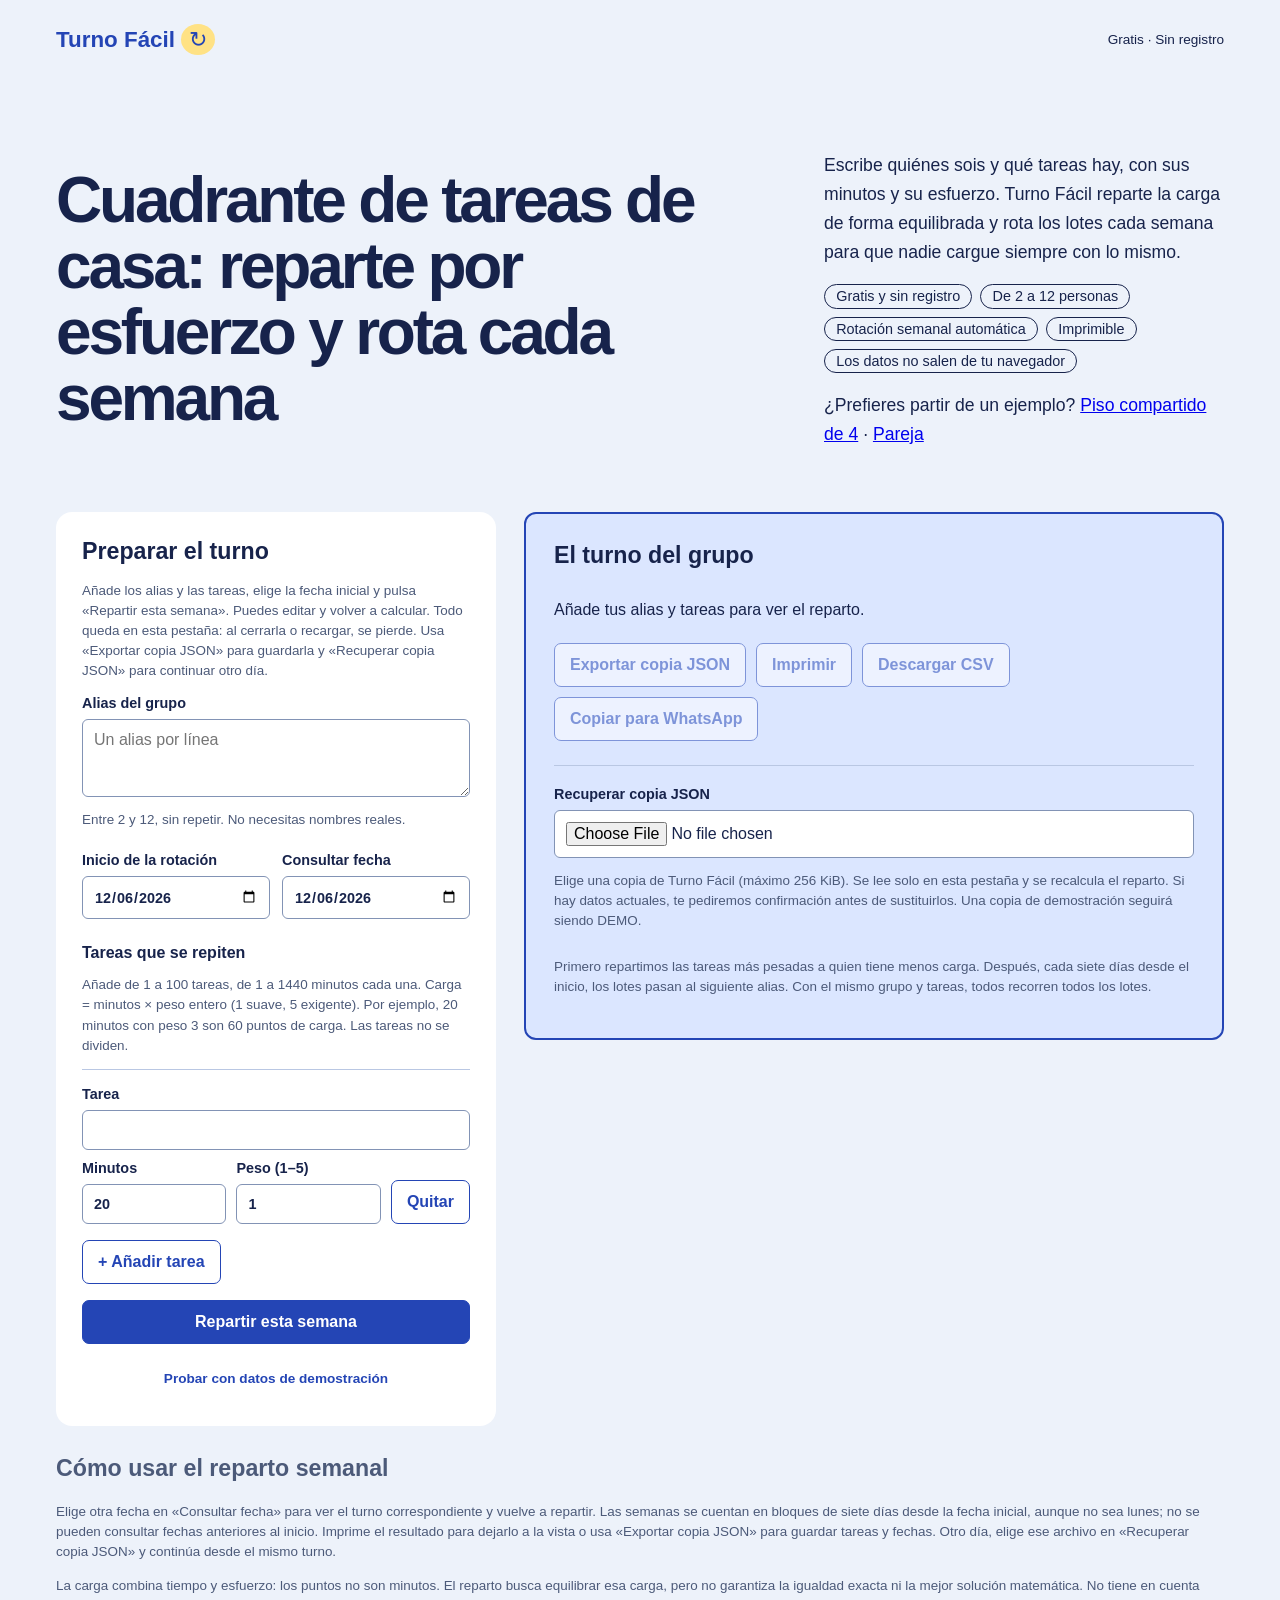
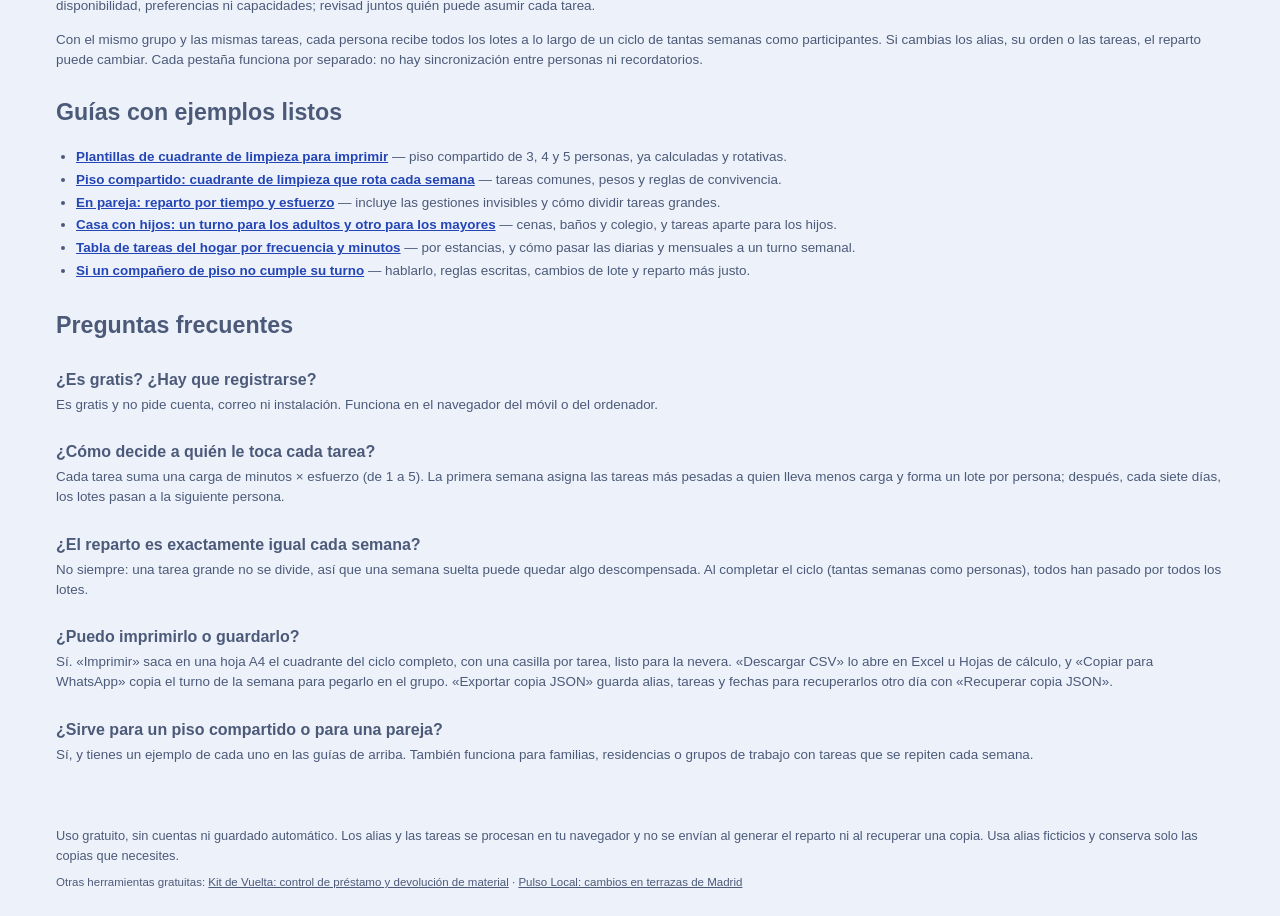
==== commit 5db1f975: "Páginas por sector, guías nuevas y terrazas por barrio" ====
--- a/index.html
+++ b/index.html
@@ -20,7 +20,7 @@
 <section class="board" aria-labelledby="board-title"><div class="board-head"><h2 id="board-title">El turno del grupo</h2><span id="demo-label" hidden>DEMO</span></div><p id="status" role="status">Añade tus alias y tareas para ver el reparto.</p><div id="results"></div><div class="actions"><button id="export" disabled>Exportar copia JSON</button><button id="print" disabled>Imprimir</button><button id="csv" disabled>Descargar CSV</button><button id="copy" disabled>Copiar para WhatsApp</button><button id="share" disabled hidden>Compartir</button></div><p id="share-status" role="status"></p><div id="share-box" class="share-box" hidden><label for="share-text">Texto del turno</label><textarea id="share-text" rows="6" readonly></textarea></div>
 <div class="backup"><label for="import-file">Recuperar copia JSON</label><input id="import-file" type="file" accept=".json,application/json" aria-describedby="import-help"><p id="import-help" class="hint">Elige una copia de Turno Fácil (máximo 256 KiB). Se lee solo en esta pestaña y se recalcula el reparto. Si hay datos actuales, te pediremos confirmación antes de sustituirlos. Una copia de demostración seguirá siendo DEMO.</p><p id="import-status" role="status"></p><p id="import-error" role="alert"></p></div>
 <p class="method">Primero repartimos las tareas más pesadas a quien tiene menos carga. Después, cada siete días desde el inicio, los lotes pasan al siguiente alias. Con el mismo grupo y tareas, todos recorren todos los lotes.</p></section>
-</div><section id="ciclo" class="ciclo" aria-labelledby="ciclo-title" hidden><h2 id="ciclo-title">Cuadrante del ciclo</h2><p class="hint">Todas las semanas del ciclo con el mismo grupo y tareas. «Imprimir» saca esta tabla en A4 con casillas para marcar; «Descargar CSV» la abre en Excel.</p><p class="leyenda">☐ = hecho. Marca cada tarea al terminarla.</p><div id="ciclo-tabla" class="tabla-scroll"></div></section><section class="method" aria-labelledby="usage-title"><h2 id="usage-title">Cómo usar el reparto semanal</h2><p>Elige otra fecha en «Consultar fecha» para ver el turno correspondiente y vuelve a repartir. Las semanas se cuentan en bloques de siete días desde la fecha inicial, aunque no sea lunes; no se pueden consultar fechas anteriores al inicio. Imprime el resultado para dejarlo a la vista o usa «Exportar copia JSON» para guardar tareas y fechas. Otro día, elige ese archivo en «Recuperar copia JSON» y continúa desde el mismo turno.</p><p>La carga combina tiempo y esfuerzo: los puntos no son minutos. El reparto busca equilibrar esa carga, pero no garantiza la igualdad exacta ni la mejor solución matemática. No tiene en cuenta disponibilidad, preferencias ni capacidades; revisad juntos quién puede asumir cada tarea.</p><p>Con el mismo grupo y las mismas tareas, cada persona recibe todos los lotes a lo largo de un ciclo de tantas semanas como participantes. Si cambias los alias, su orden o las tareas, el reparto puede cambiar. Cada pestaña funciona por separado: no hay sincronización entre personas ni recordatorios.</p></section><section class="method guias" aria-labelledby="guias-title"><h2 id="guias-title">Guías con ejemplos listos</h2><ul><li><a href="cuadrante-limpieza-piso-compartido">Plantillas de cuadrante de limpieza para imprimir</a> — piso compartido de 3, 4 y 5 personas, ya calculadas y rotativas.</li><li><a href="reparto-tareas-piso-compartido">Piso compartido: cuadrante de limpieza que rota cada semana</a> — tareas comunes, pesos y reglas de convivencia.</li><li><a href="reparto-tareas-pareja">En pareja: reparto por tiempo y esfuerzo</a> — incluye las gestiones invisibles y cómo dividir tareas grandes.</li></ul></section><section class="method faq" aria-labelledby="faq-title"><h2 id="faq-title">Preguntas frecuentes</h2>
+</div><section id="ciclo" class="ciclo" aria-labelledby="ciclo-title" hidden><h2 id="ciclo-title">Cuadrante del ciclo</h2><p class="hint">Todas las semanas del ciclo con el mismo grupo y tareas. «Imprimir» saca esta tabla en A4 con casillas para marcar; «Descargar CSV» la abre en Excel.</p><p class="leyenda">☐ = hecho. Marca cada tarea al terminarla.</p><div id="ciclo-tabla" class="tabla-scroll"></div></section><section class="method" aria-labelledby="usage-title"><h2 id="usage-title">Cómo usar el reparto semanal</h2><p>Elige otra fecha en «Consultar fecha» para ver el turno correspondiente y vuelve a repartir. Las semanas se cuentan en bloques de siete días desde la fecha inicial, aunque no sea lunes; no se pueden consultar fechas anteriores al inicio. Imprime el resultado para dejarlo a la vista o usa «Exportar copia JSON» para guardar tareas y fechas. Otro día, elige ese archivo en «Recuperar copia JSON» y continúa desde el mismo turno.</p><p>La carga combina tiempo y esfuerzo: los puntos no son minutos. El reparto busca equilibrar esa carga, pero no garantiza la igualdad exacta ni la mejor solución matemática. No tiene en cuenta disponibilidad, preferencias ni capacidades; revisad juntos quién puede asumir cada tarea.</p><p>Con el mismo grupo y las mismas tareas, cada persona recibe todos los lotes a lo largo de un ciclo de tantas semanas como participantes. Si cambias los alias, su orden o las tareas, el reparto puede cambiar. Cada pestaña funciona por separado: no hay sincronización entre personas ni recordatorios.</p></section><section class="method guias" aria-labelledby="guias-title"><h2 id="guias-title">Guías con ejemplos listos</h2><ul><li><a href="cuadrante-limpieza-piso-compartido">Plantillas de cuadrante de limpieza para imprimir</a> — piso compartido de 3, 4 y 5 personas, ya calculadas y rotativas.</li><li><a href="reparto-tareas-piso-compartido">Piso compartido: cuadrante de limpieza que rota cada semana</a> — tareas comunes, pesos y reglas de convivencia.</li><li><a href="reparto-tareas-pareja">En pareja: reparto por tiempo y esfuerzo</a> — incluye las gestiones invisibles y cómo dividir tareas grandes.</li><li><a href="reparto-tareas-casa-con-hijos">Casa con hijos: un turno para los adultos y otro para los mayores</a> — cenas, baños y colegio, y tareas aparte para los hijos.</li><li><a href="tabla-tareas-hogar-frecuencia-minutos">Tabla de tareas del hogar por frecuencia y minutos</a> — por estancias, y cómo pasar las diarias y mensuales a un turno semanal.</li><li><a href="companero-piso-no-cumple-turno-limpieza">Si un compañero de piso no cumple su turno</a> — hablarlo, reglas escritas, cambios de lote y reparto más justo.</li></ul></section><section class="method faq" aria-labelledby="faq-title"><h2 id="faq-title">Preguntas frecuentes</h2>
 <h3>¿Es gratis? ¿Hay que registrarse?</h3><p>Es gratis y no pide cuenta, correo ni instalación. Funciona en el navegador del móvil o del ordenador.</p>
 <h3>¿Cómo decide a quién le toca cada tarea?</h3><p>Cada tarea suma una carga de minutos × esfuerzo (de 1 a 5). La primera semana asigna las tareas más pesadas a quien lleva menos carga y forma un lote por persona; después, cada siete días, los lotes pasan a la siguiente persona.</p>
 <h3>¿El reparto es exactamente igual cada semana?</h3><p>No siempre: una tarea grande no se divide, así que una semana suelta puede quedar algo descompensada. Al completar el ciclo (tantas semanas como personas), todos han pasado por todos los lotes.</p>
--- a/style.css
+++ b/style.css
@@ -47,3 +47,7 @@
 .plantilla .cuadrante tr{break-inside:avoid}.plantilla .cuadrante ul{list-style:none;padding:0}.plantilla .cuadrante li{margin:0 0 2pt}
 .plantilla .cuadrante li::before{content:"☐ "}.plantilla .cuadrante .carga{color:#333;font-size:8pt}
 }
+.aviso{background:#fff3c4;border-radius:8px;padding:10px 14px;font-size:.92rem}
+.frecuencias th[scope=rowgroup]{background:#eef2ff;color:var(--blue)}
+.variantes{min-width:520px}.ideas th[scope=row]{min-width:8rem}
+.mensaje{white-space:pre-wrap;overflow-wrap:anywhere;background:white;border-radius:10px;padding:12px 14px;margin:16px 0;font:inherit;font-size:.92rem;line-height:1.55}
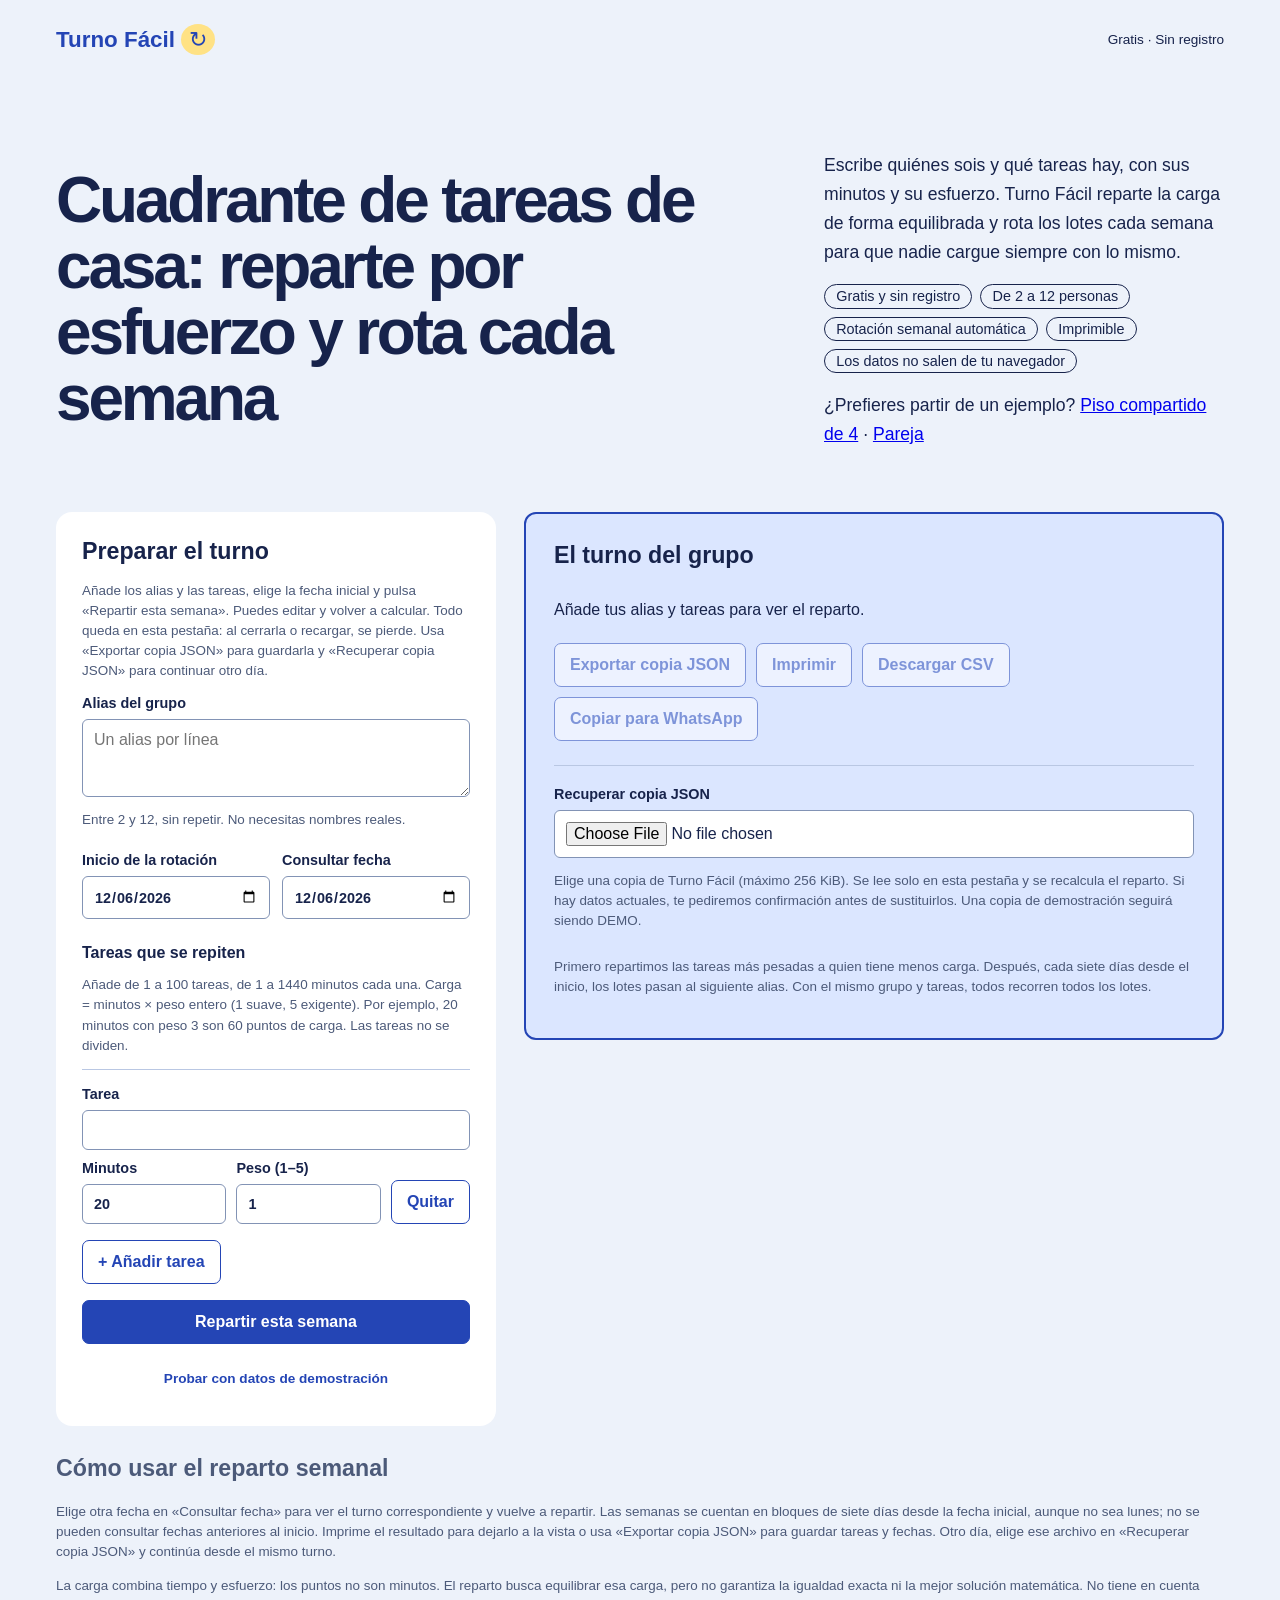
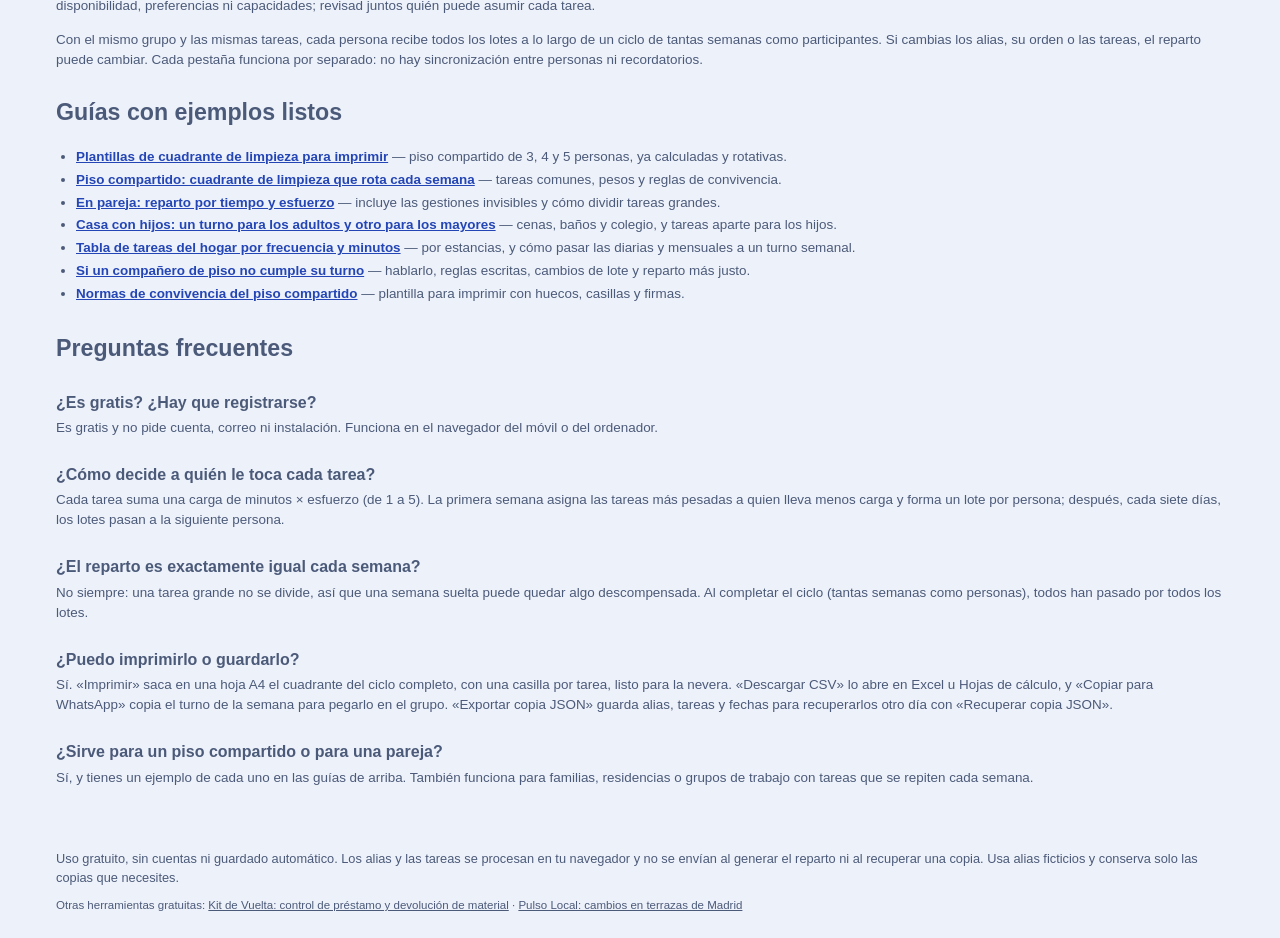
==== commit 81d84220: "Normas de convivencia, acta de equipos, préstamo audiovisual y superficie de terrazas" ====
--- a/index.html
+++ b/index.html
@@ -20,7 +20,7 @@
 <section class="board" aria-labelledby="board-title"><div class="board-head"><h2 id="board-title">El turno del grupo</h2><span id="demo-label" hidden>DEMO</span></div><p id="status" role="status">Añade tus alias y tareas para ver el reparto.</p><div id="results"></div><div class="actions"><button id="export" disabled>Exportar copia JSON</button><button id="print" disabled>Imprimir</button><button id="csv" disabled>Descargar CSV</button><button id="copy" disabled>Copiar para WhatsApp</button><button id="share" disabled hidden>Compartir</button></div><p id="share-status" role="status"></p><div id="share-box" class="share-box" hidden><label for="share-text">Texto del turno</label><textarea id="share-text" rows="6" readonly></textarea></div>
 <div class="backup"><label for="import-file">Recuperar copia JSON</label><input id="import-file" type="file" accept=".json,application/json" aria-describedby="import-help"><p id="import-help" class="hint">Elige una copia de Turno Fácil (máximo 256 KiB). Se lee solo en esta pestaña y se recalcula el reparto. Si hay datos actuales, te pediremos confirmación antes de sustituirlos. Una copia de demostración seguirá siendo DEMO.</p><p id="import-status" role="status"></p><p id="import-error" role="alert"></p></div>
 <p class="method">Primero repartimos las tareas más pesadas a quien tiene menos carga. Después, cada siete días desde el inicio, los lotes pasan al siguiente alias. Con el mismo grupo y tareas, todos recorren todos los lotes.</p></section>
-</div><section id="ciclo" class="ciclo" aria-labelledby="ciclo-title" hidden><h2 id="ciclo-title">Cuadrante del ciclo</h2><p class="hint">Todas las semanas del ciclo con el mismo grupo y tareas. «Imprimir» saca esta tabla en A4 con casillas para marcar; «Descargar CSV» la abre en Excel.</p><p class="leyenda">☐ = hecho. Marca cada tarea al terminarla.</p><div id="ciclo-tabla" class="tabla-scroll"></div></section><section class="method" aria-labelledby="usage-title"><h2 id="usage-title">Cómo usar el reparto semanal</h2><p>Elige otra fecha en «Consultar fecha» para ver el turno correspondiente y vuelve a repartir. Las semanas se cuentan en bloques de siete días desde la fecha inicial, aunque no sea lunes; no se pueden consultar fechas anteriores al inicio. Imprime el resultado para dejarlo a la vista o usa «Exportar copia JSON» para guardar tareas y fechas. Otro día, elige ese archivo en «Recuperar copia JSON» y continúa desde el mismo turno.</p><p>La carga combina tiempo y esfuerzo: los puntos no son minutos. El reparto busca equilibrar esa carga, pero no garantiza la igualdad exacta ni la mejor solución matemática. No tiene en cuenta disponibilidad, preferencias ni capacidades; revisad juntos quién puede asumir cada tarea.</p><p>Con el mismo grupo y las mismas tareas, cada persona recibe todos los lotes a lo largo de un ciclo de tantas semanas como participantes. Si cambias los alias, su orden o las tareas, el reparto puede cambiar. Cada pestaña funciona por separado: no hay sincronización entre personas ni recordatorios.</p></section><section class="method guias" aria-labelledby="guias-title"><h2 id="guias-title">Guías con ejemplos listos</h2><ul><li><a href="cuadrante-limpieza-piso-compartido">Plantillas de cuadrante de limpieza para imprimir</a> — piso compartido de 3, 4 y 5 personas, ya calculadas y rotativas.</li><li><a href="reparto-tareas-piso-compartido">Piso compartido: cuadrante de limpieza que rota cada semana</a> — tareas comunes, pesos y reglas de convivencia.</li><li><a href="reparto-tareas-pareja">En pareja: reparto por tiempo y esfuerzo</a> — incluye las gestiones invisibles y cómo dividir tareas grandes.</li><li><a href="reparto-tareas-casa-con-hijos">Casa con hijos: un turno para los adultos y otro para los mayores</a> — cenas, baños y colegio, y tareas aparte para los hijos.</li><li><a href="tabla-tareas-hogar-frecuencia-minutos">Tabla de tareas del hogar por frecuencia y minutos</a> — por estancias, y cómo pasar las diarias y mensuales a un turno semanal.</li><li><a href="companero-piso-no-cumple-turno-limpieza">Si un compañero de piso no cumple su turno</a> — hablarlo, reglas escritas, cambios de lote y reparto más justo.</li></ul></section><section class="method faq" aria-labelledby="faq-title"><h2 id="faq-title">Preguntas frecuentes</h2>
+</div><section id="ciclo" class="ciclo" aria-labelledby="ciclo-title" hidden><h2 id="ciclo-title">Cuadrante del ciclo</h2><p class="hint">Todas las semanas del ciclo con el mismo grupo y tareas. «Imprimir» saca esta tabla en A4 con casillas para marcar; «Descargar CSV» la abre en Excel.</p><p class="leyenda">☐ = hecho. Marca cada tarea al terminarla.</p><div id="ciclo-tabla" class="tabla-scroll"></div></section><section class="method" aria-labelledby="usage-title"><h2 id="usage-title">Cómo usar el reparto semanal</h2><p>Elige otra fecha en «Consultar fecha» para ver el turno correspondiente y vuelve a repartir. Las semanas se cuentan en bloques de siete días desde la fecha inicial, aunque no sea lunes; no se pueden consultar fechas anteriores al inicio. Imprime el resultado para dejarlo a la vista o usa «Exportar copia JSON» para guardar tareas y fechas. Otro día, elige ese archivo en «Recuperar copia JSON» y continúa desde el mismo turno.</p><p>La carga combina tiempo y esfuerzo: los puntos no son minutos. El reparto busca equilibrar esa carga, pero no garantiza la igualdad exacta ni la mejor solución matemática. No tiene en cuenta disponibilidad, preferencias ni capacidades; revisad juntos quién puede asumir cada tarea.</p><p>Con el mismo grupo y las mismas tareas, cada persona recibe todos los lotes a lo largo de un ciclo de tantas semanas como participantes. Si cambias los alias, su orden o las tareas, el reparto puede cambiar. Cada pestaña funciona por separado: no hay sincronización entre personas ni recordatorios.</p></section><section class="method guias" aria-labelledby="guias-title"><h2 id="guias-title">Guías con ejemplos listos</h2><ul><li><a href="cuadrante-limpieza-piso-compartido">Plantillas de cuadrante de limpieza para imprimir</a> — piso compartido de 3, 4 y 5 personas, ya calculadas y rotativas.</li><li><a href="reparto-tareas-piso-compartido">Piso compartido: cuadrante de limpieza que rota cada semana</a> — tareas comunes, pesos y reglas de convivencia.</li><li><a href="reparto-tareas-pareja">En pareja: reparto por tiempo y esfuerzo</a> — incluye las gestiones invisibles y cómo dividir tareas grandes.</li><li><a href="reparto-tareas-casa-con-hijos">Casa con hijos: un turno para los adultos y otro para los mayores</a> — cenas, baños y colegio, y tareas aparte para los hijos.</li><li><a href="tabla-tareas-hogar-frecuencia-minutos">Tabla de tareas del hogar por frecuencia y minutos</a> — por estancias, y cómo pasar las diarias y mensuales a un turno semanal.</li><li><a href="companero-piso-no-cumple-turno-limpieza">Si un compañero de piso no cumple su turno</a> — hablarlo, reglas escritas, cambios de lote y reparto más justo.</li><li><a href="normas-convivencia-piso-compartido">Normas de convivencia del piso compartido</a> — plantilla para imprimir con huecos, casillas y firmas.</li></ul></section><section class="method faq" aria-labelledby="faq-title"><h2 id="faq-title">Preguntas frecuentes</h2>
 <h3>¿Es gratis? ¿Hay que registrarse?</h3><p>Es gratis y no pide cuenta, correo ni instalación. Funciona en el navegador del móvil o del ordenador.</p>
 <h3>¿Cómo decide a quién le toca cada tarea?</h3><p>Cada tarea suma una carga de minutos × esfuerzo (de 1 a 5). La primera semana asigna las tareas más pesadas a quien lleva menos carga y forma un lote por persona; después, cada siete días, los lotes pasan a la siguiente persona.</p>
 <h3>¿El reparto es exactamente igual cada semana?</h3><p>No siempre: una tarea grande no se divide, así que una semana suelta puede quedar algo descompensada. Al completar el ciclo (tantas semanas como personas), todos han pasado por todos los lotes.</p>
--- a/style.css
+++ b/style.css
@@ -51,3 +51,15 @@
 .frecuencias th[scope=rowgroup]{background:#eef2ff;color:var(--blue)}
 .variantes{min-width:520px}.ideas th[scope=row]{min-width:8rem}
 .mensaje{white-space:pre-wrap;overflow-wrap:anywhere;background:white;border-radius:10px;padding:12px 14px;margin:16px 0;font:inherit;font-size:.92rem;line-height:1.55}
+.hoja-normas{background:white;border:1px solid var(--line);border-radius:12px;padding:24px;margin:24px 0;overflow-wrap:anywhere}.hoja-normas h2{margin:0 0 6px}.hoja-datos{margin:0 0 4px}.hoja-aviso{font-size:.85rem;color:#4c5a79;margin:0 0 14px}
+.normas{padding-left:24px;margin:0}.normas>li{margin:0 0 16px}.normas h3{margin:0 0 2px;font-size:1rem}.normas p{margin:0 0 4px}
+.opciones{list-style:none;padding:0;margin:0}.opciones li{margin:2px 0}.opciones li::before{content:"☐ "}
+.hoja-notas{margin:16px 0}.firmas{border-top:1px solid var(--line);padding-top:10px}.firmas-texto{margin:0}.firmas-lista{list-style:none;padding:0;margin:8px 0;display:grid;grid-template-columns:repeat(auto-fit,minmax(min(100%,17rem),1fr));gap:0 24px}.firmas-lista li{padding:10px 0}.firmas-fecha{margin:0}.ejemplo-hueco{white-space:nowrap}
+@media print{
+@page normas{size:A4 portrait;margin:12mm}
+.normas-pag article{max-width:none}.normas-pag article>:not(.hoja-normas){display:none!important}
+.hoja-normas{page:normas;border:0;border-radius:0;padding:0;margin:0;font-size:9.5pt;line-height:1.35;color:#000;overflow-wrap:normal}
+.hoja-normas h2{font-size:15pt;margin:0 0 3pt}.hoja-aviso{font-size:8.5pt;color:#333;margin:0 0 6pt}
+.normas>li{break-inside:avoid;margin:0 0 5pt}.normas h3{font-size:10.5pt;margin:0}.normas p{margin:0 0 1pt}
+.hoja-notas{margin:6pt 0}.firmas{break-inside:avoid;border-top:1px solid #555;padding-top:4pt}.firmas-lista{grid-template-columns:1fr 1fr;margin:2pt 0}.firmas-lista li{padding:7pt 0}
+}
